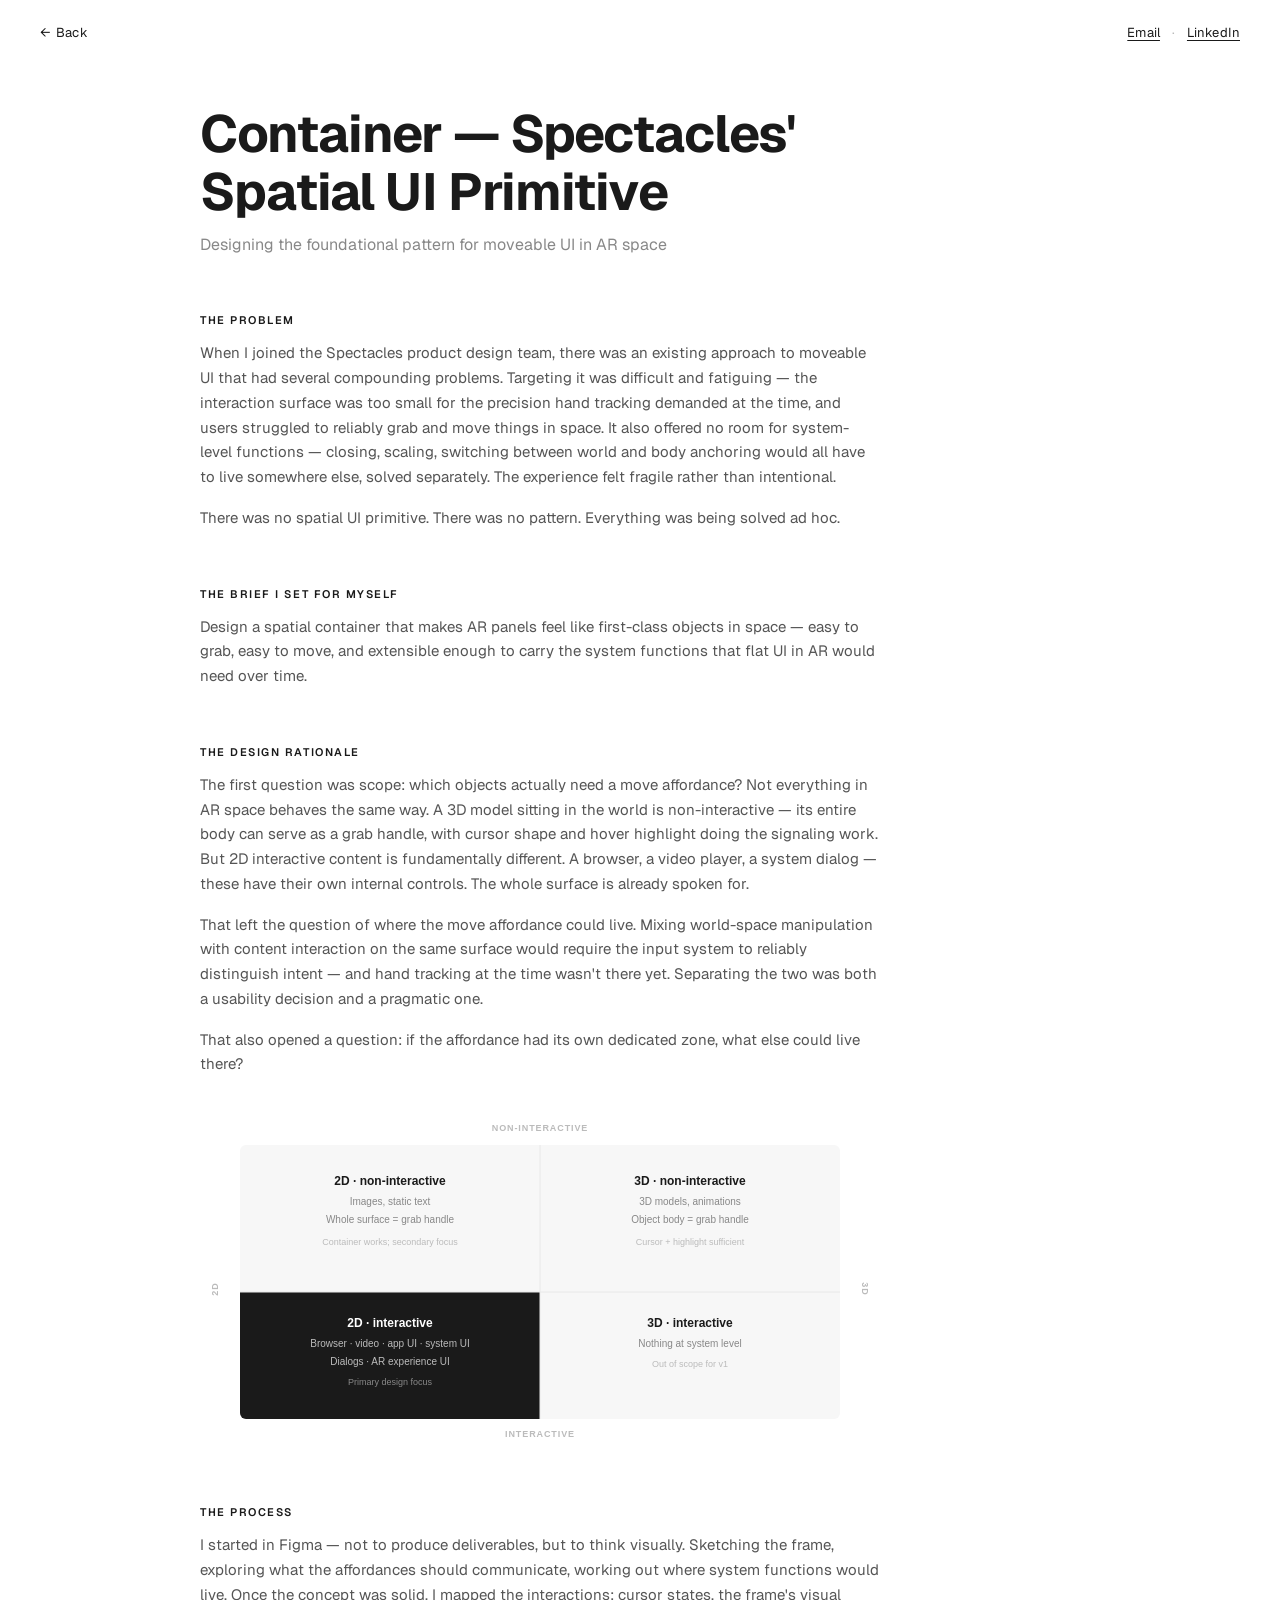
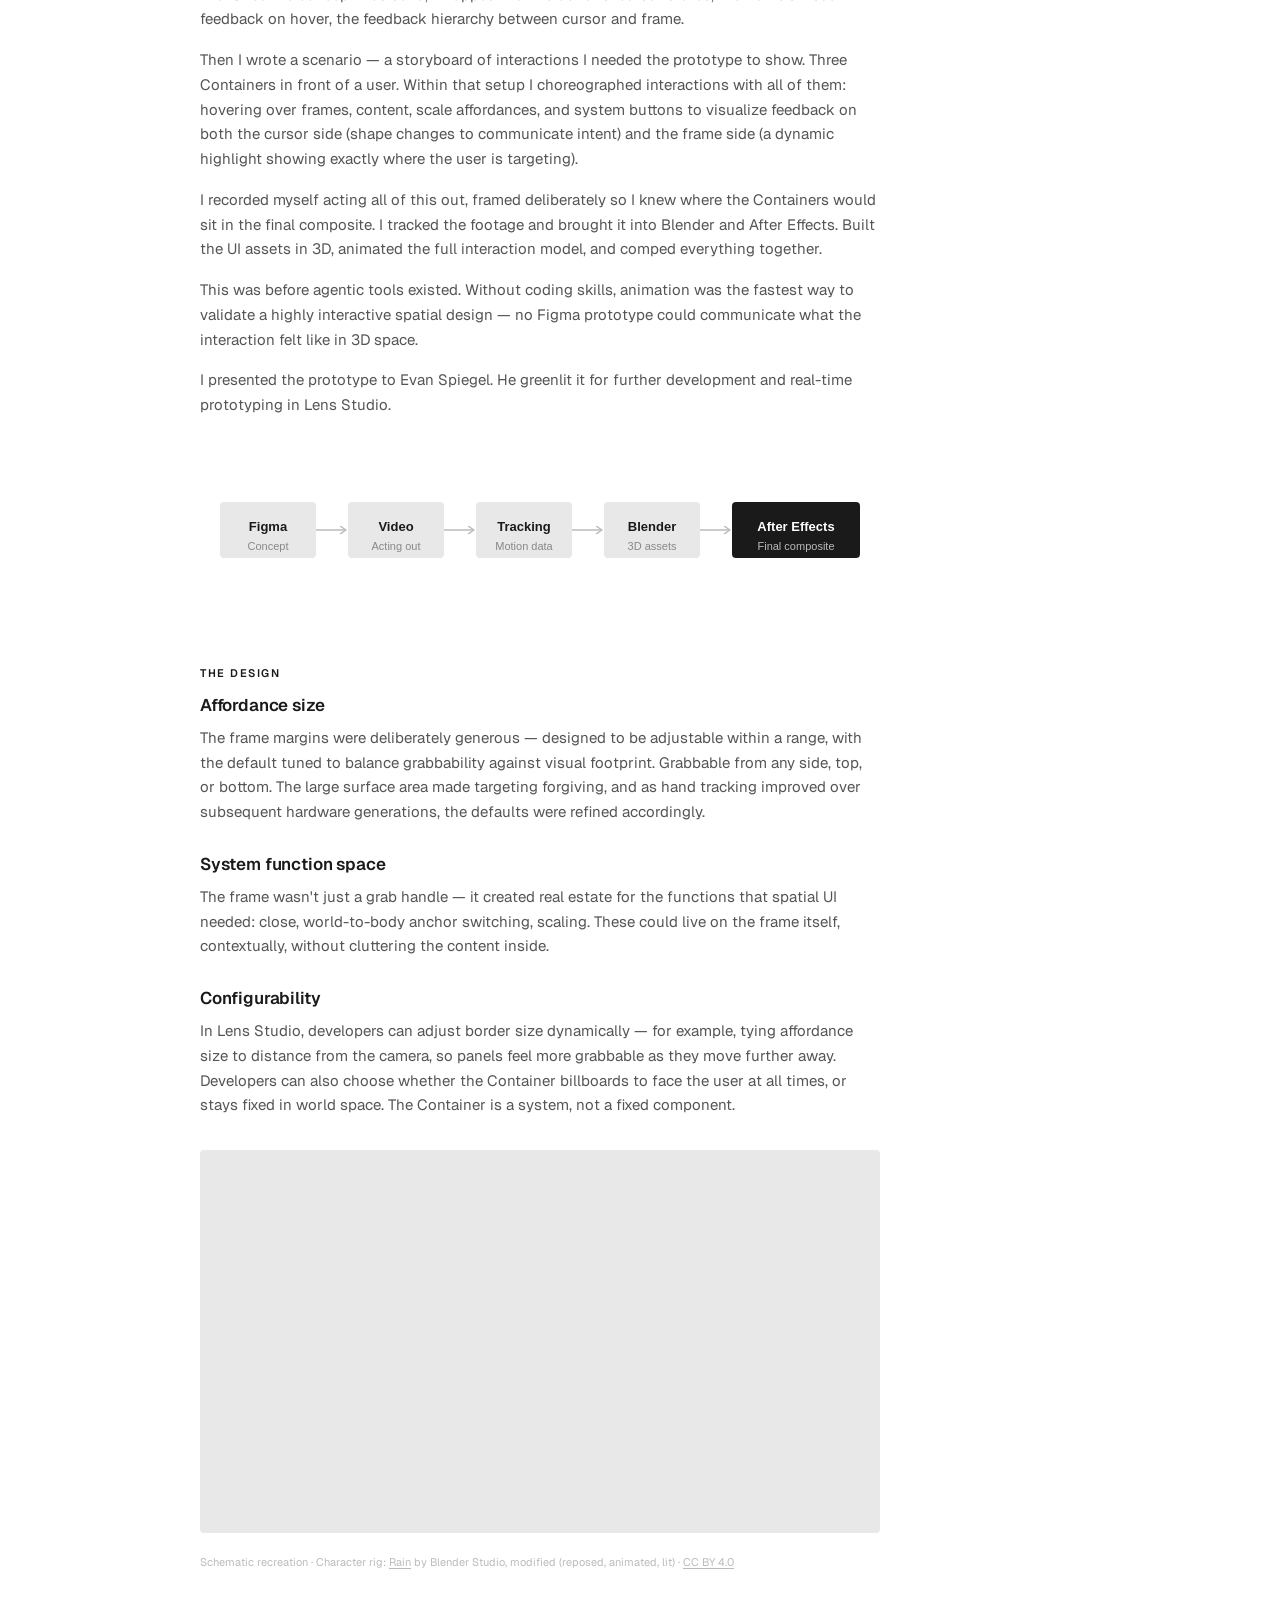
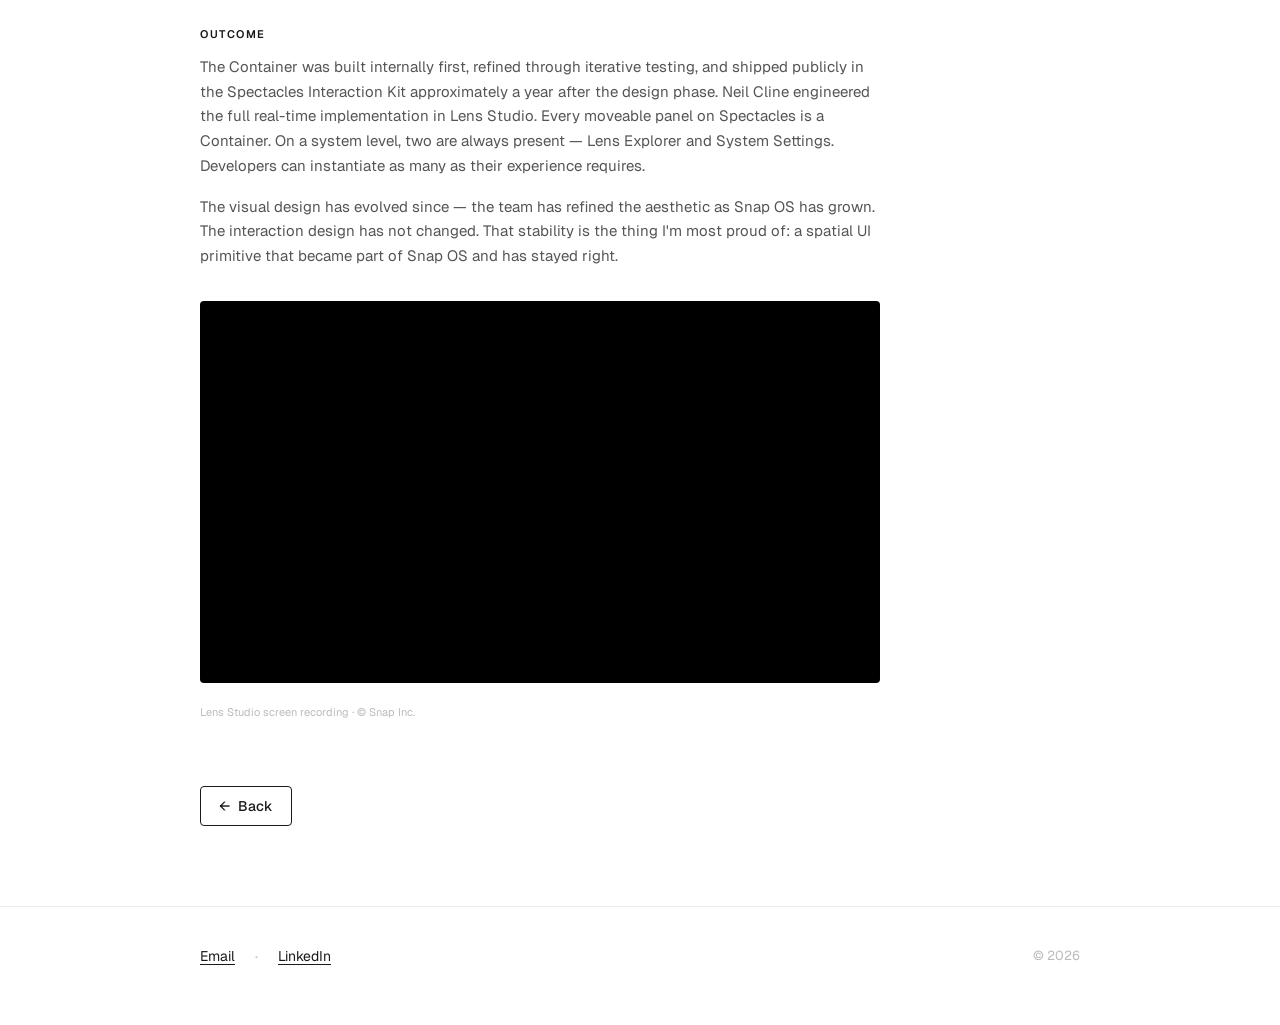
==== container.html @ 7ebd7c6f "Add files via upload" ====
<!DOCTYPE html>
<html lang="en">
<head>
<meta charset="UTF-8">
<meta name="viewport" content="width=device-width, initial-scale=1.0">
<title>Container — Spectacles' Spatial UI Primitive · Dmytro Kucher</title>
<link rel="preconnect" href="https://fonts.googleapis.com">
<link rel="preconnect" href="https://fonts.gstatic.com" crossorigin>
<link href="https://fonts.googleapis.com/css2?family=Geist:wght@300;400;500;600;700;900&display=swap" rel="stylesheet">
<link rel="stylesheet" href="style.css">
  <link rel="icon" type="image/x-icon" href="favicon.ico">
  <link rel="icon" type="image/svg+xml" href="favicon.svg">
  <link rel="apple-touch-icon" href="apple-touch-icon.png">
  <link rel="manifest" href="site.webmanifest">
</head>
<body>

<nav class="top-nav">
  <div class="nav-left">
    <a class="nav-back" href="index.html" onclick="return goBack(event)"><span class="arrow">←</span> Back</a>
  </div>
  <div class="nav-right">
    <a href="mailto:kucherdim@gmail.com">Email</a>
    <span class="nav-sep">·</span>
    <a href="https://www.linkedin.com/in/dmitry-kucher-b4b960a4/" target="_blank" rel="noopener">LinkedIn</a>
  </div>
</nav>

<section class="case-study-page">
  <div class="wrapper">

    <div class="cs-title-block">
      <h1>Container — Spectacles' Spatial UI Primitive</h1>
      <p class="cs-subtitle">Designing the foundational pattern for moveable UI in AR space</p>
    </div>

    <div class="cs-section">
      <div class="cs-label">The problem</div>
      <p>When I joined the Spectacles product design team, there was an existing approach to moveable UI that had several compounding problems. Targeting it was difficult and fatiguing — the interaction surface was too small for the precision hand tracking demanded at the time, and users struggled to reliably grab and move things in space. It also offered no room for system-level functions — closing, scaling, switching between world and body anchoring would all have to live somewhere else, solved separately. The experience felt fragile rather than intentional.</p>
      <p>There was no spatial UI primitive. There was no pattern. Everything was being solved ad hoc.</p>
    </div>

    <div class="cs-section">
      <div class="cs-label">The brief I set for myself</div>
      <p>Design a spatial container that makes AR panels feel like first-class objects in space — easy to grab, easy to move, and extensible enough to carry the system functions that flat UI in AR would need over time.</p>
    </div>

    <div class="cs-section">
      <div class="cs-label">The design rationale</div>
      <p>The first question was scope: which objects actually need a move affordance? Not everything in AR space behaves the same way. A 3D model sitting in the world is non-interactive — its entire body can serve as a grab handle, with cursor shape and hover highlight doing the signaling work. But 2D interactive content is fundamentally different. A browser, a video player, a system dialog — these have their own internal controls. The whole surface is already spoken for.</p>
      <p>That left the question of where the move affordance could live. Mixing world-space manipulation with content interaction on the same surface would require the input system to reliably distinguish intent — and hand tracking at the time wasn't there yet. Separating the two was both a usability decision and a pragmatic one.</p>
      <p>That also opened a question: if the affordance had its own dedicated zone, what else could live there?</p>
      <div class="cs-visual-flow"><img src="container-matrix.svg" alt="AR object types matrix — 2D interactive screens were the primary design focus"></div>
    </div>

    <div class="cs-section">
      <div class="cs-label">The process</div>
      <p>I started in Figma — not to produce deliverables, but to think visually. Sketching the frame, exploring what the affordances should communicate, working out where system functions would live. Once the concept was solid, I mapped the interactions: cursor states, the frame's visual feedback on hover, the feedback hierarchy between cursor and frame.</p>
      <p>Then I wrote a scenario — a storyboard of interactions I needed the prototype to show. Three Containers in front of a user. Within that setup I choreographed interactions with all of them: hovering over frames, content, scale affordances, and system buttons to visualize feedback on both the cursor side (shape changes to communicate intent) and the frame side (a dynamic highlight showing exactly where the user is targeting).</p>
      <p>I recorded myself acting all of this out, framed deliberately so I knew where the Containers would sit in the final composite. I tracked the footage and brought it into Blender and After Effects. Built the UI assets in 3D, animated the full interaction model, and comped everything together.</p>
      <p>This was before agentic tools existed. Without coding skills, animation was the fastest way to validate a highly interactive spatial design — no Figma prototype could communicate what the interaction felt like in 3D space.</p>
      <p>I presented the prototype to Evan Spiegel. He greenlit it for further development and real-time prototyping in Lens Studio.</p>
      <div class="cs-visual-flow"><img src="process-timeline.svg" alt="Process timeline: Figma → Video → Tracking → Blender → After Effects"></div>
    </div>

    <div class="cs-section">
      <div class="cs-label">The design</div>
      <h3>Affordance size</h3>
      <p>The frame margins were deliberately generous — designed to be adjustable within a range, with the default tuned to balance grabbability against visual footprint. Grabbable from any side, top, or bottom. The large surface area made targeting forgiving, and as hand tracking improved over subsequent hardware generations, the defaults were refined accordingly.</p>
      <h3>System function space</h3>
      <p>The frame wasn't just a grab handle — it created real estate for the functions that spatial UI needed: close, world-to-body anchor switching, scaling. These could live on the frame itself, contextually, without cluttering the content inside.</p>
      <h3>Configurability</h3>
      <p>In Lens Studio, developers can adjust border size dynamically — for example, tying affordance size to distance from the camera, so panels feel more grabbable as they move further away. Developers can also choose whether the Container billboards to face the user at all times, or stays fixed in world space. The Container is a system, not a fixed component.</p>
      <div class="cs-visual"><video src="container-animation.mp4" autoplay loop muted playsinline></video></div>
      <p class="entry-credit">Schematic recreation · Character rig: <a href="https://studio.blender.org/characters/rain/v3/" target="_blank" rel="noopener">Rain</a> by Blender Studio, modified (reposed, animated, lit) · <a href="https://creativecommons.org/licenses/by/4.0/" target="_blank" rel="noopener">CC BY 4.0</a></p>
    </div>

    <div class="cs-section">
      <div class="cs-label">Outcome</div>
      <p>The Container was built internally first, refined through iterative testing, and shipped publicly in the Spectacles Interaction Kit approximately a year after the design phase. Neil Cline engineered the full real-time implementation in Lens Studio. Every moveable panel on Spectacles is a Container. On a system level, two are always present — Lens Explorer and System Settings. Developers can instantiate as many as their experience requires.</p>
      <p>The visual design has evolved since — the team has refined the aesthetic as Snap OS has grown. The interaction design has not changed. That stability is the thing I'm most proud of: a spatial UI primitive that became part of Snap OS and has stayed right.</p>
      <div class="cs-visual" style="background:#000000;"><video src="Container-3.mp4" autoplay loop muted playsinline></video></div>
        <p class="entry-credit">Lens Studio screen recording · © Snap Inc.</p>
    </div>

    <div class="back-to-timeline">
      <a class="back-link" href="index.html" onclick="return goBack(event)"><span class="arrow">←</span> Back</a>
    </div>

  </div>
</section>

<footer>
  <div class="wrapper">
    <div class="footer-inner">
      <a href="mailto:kucherdim@gmail.com">Email</a>
      <span class="footer-sep">·</span>
      <a href="https://www.linkedin.com/in/dmitry-kucher-b4b960a4/" target="_blank" rel="noopener">LinkedIn</a>

      <span class="footer-copy">© 2026</span>
    </div>
  </div>
</footer>


<script>
  // On click, try history.back() first (preserves browser-managed scroll).
  // If no history (direct link / bookmark), navigate to index.html,
  // and index.html will restore scroll from sessionStorage if available.
  function goBack(e) {
    const cameFromOwnSite = document.referrer && document.referrer.includes(window.location.host);
    if (cameFromOwnSite && history.length > 1) {
      e.preventDefault();
      history.back();
      return false;
    }
    return true;
  }
</script>
</body>
</html>
---- style.css ----
/* ============================================================
   Dmytro Kucher — Portfolio stylesheet (shared across all pages)
   ============================================================ */

*, *::before, *::after { box-sizing: border-box; margin: 0; padding: 0; }

:root {
  --orange: #1A1A1A; /* orange disabled — using black */
  --black: #1A1A1A;
  --gray: #555555;
  --light-gray: #888888;
  --lighter-gray: #BBBBBB;
  --border: #E8E8E8;
  --bg: #FFFFFF;
  --max-width: 960px;
  --reading-width: 680px;
  --ease-out: cubic-bezier(0.16, 1, 0.3, 1);
}

html { font-size: 16px; scroll-behavior: auto; }

body {
  font-family: 'Geist', -apple-system, BlinkMacSystemFont, sans-serif;
  background: var(--bg);
  color: var(--black);
  -webkit-font-smoothing: antialiased;
  -moz-osx-font-smoothing: grayscale;
}

/* ── NAV ── */
nav.top-nav {
  padding: 24px 40px;
  display: flex;
  justify-content: space-between;
  align-items: center;
}

nav.top-nav .nav-left {
  font-size: 13px;
  font-weight: 500;
  color: var(--black);
}

nav.top-nav .nav-left a {
  color: var(--black);
  text-decoration: none;
}

nav.top-nav .nav-back {
  display: inline-flex;
  align-items: center;
  gap: 6px;
  font-weight: 400;
  transition: opacity 0.15s;
}

nav.top-nav .nav-back .arrow {
  display: inline-block;
  transition: transform 0.15s var(--ease-out);
}

nav.top-nav .nav-back:hover .arrow {
  transform: translateX(-2px);
}

nav.top-nav .nav-right {
  display: flex;
  align-items: center;
}

nav.top-nav a {
  font-size: 13px;
  font-weight: 400;
  color: var(--orange);
  text-decoration: underline;
  text-underline-offset: 3px;
  letter-spacing: 0.01em;
  transition: opacity 0.15s;
}

nav.top-nav .nav-right a:hover { opacity: 0.65; }
nav.top-nav .nav-left a:hover { opacity: 0.65; }

.nav-sep {
  color: var(--lighter-gray);
  margin: 0 12px;
  font-size: 13px;
}

/* ── WRAPPER ── */
.wrapper {
  max-width: var(--max-width);
  margin: 0 auto;
  padding: 0 40px;
}

.wrapper-narrow {
  max-width: 760px;
  margin: 0 auto;
  padding: 0 40px;
}

/* ── HERO (index only) ── */
.hero {
  padding-top: 40px;
  padding-bottom: 80px;
}

.hero h1 {
  font-size: clamp(48px, 6vw, 72px);
  font-weight: 700;
  line-height: 1.05;
  letter-spacing: -0.03em;
  color: var(--black);
  margin-bottom: 10px;
}

.hero .subtitle {
  font-size: 16px;
  font-weight: 400;
  color: var(--light-gray);
  margin-bottom: 56px;
}

.hero .lead {
  font-size: clamp(20px, 2.4vw, 24px);
  font-weight: 400;
  line-height: 1.5;
  color: var(--black);
  max-width: var(--reading-width);
  margin-bottom: 28px;
}

.hero .body-text {
  font-size: 16px;
  line-height: 1.75;
  color: var(--gray);
  max-width: 660px;
  margin-bottom: 20px;
}

/* ── TIMELINE ── */
.timeline-section { padding-bottom: 80px; }
.role-block { margin-bottom: 112px; position: relative; }

.role-meta {
  border-top: 1px solid #E0E0E0;
  padding-top: 32px;
  margin-bottom: 64px;
  position: relative;
}

.role-meta .employer {
  font-size: 36px;
  font-weight: 700;
  color: var(--black);
  letter-spacing: -0.025em;
  line-height: 1.1;
  margin-bottom: 10px;
}

.role-meta .role-title {
  font-size: 14px;
  font-weight: 500;
  color: var(--black);
  margin-bottom: 2px;
}

.role-meta .role-location,
.role-meta .role-dates {
  font-size: 14px;
  font-weight: 400;
  color: var(--light-gray);
}

/* ── ENTRY (timeline) ── */
.entry { margin-bottom: 64px; }
.entry:last-child { margin-bottom: 0; }

.entry-visual {
  width: 100%;
  max-width: var(--reading-width);
  aspect-ratio: 16/9;
  background: #C8C8C8;
  border-radius: 4px;
  overflow: hidden;
  margin-bottom: 20px;
  position: relative;
}

.entry-visual img,
.entry-visual video {
  position: absolute;
  top: 0; left: 0;
  width: 100%;
  height: 100%;
  object-fit: cover;
  display: block;
}

.entry-visual .placeholder-label {
  position: absolute;
  bottom: 12px;
  left: 14px;
  font-size: 12px;
  color: rgba(255,255,255,0.5);
}

.entry-title {
  font-size: 22px;
  font-weight: 700;
  color: var(--black);
  letter-spacing: -0.015em;
  margin-bottom: 8px;
}

.entry-desc {
  font-size: 15px;
  line-height: 1.65;
  color: var(--gray);
  max-width: 640px;
  margin-bottom: 18px;
}

.entry-credit, .cs-visual + .entry-credit {
  font-size: 11px;
  color: var(--lighter-gray);
  margin-top: -12px;
  margin-bottom: 16px;
}

.entry-credit a, .cs-visual + .entry-credit a {
  color: var(--lighter-gray);
  text-decoration: underline;
  text-underline-offset: 2px;
}

/* ── CASE STUDY LINK BUTTON (secondary) ── */
.btn-case-study {
  display: inline-flex;
  align-items: center;
  gap: 8px;
  background: transparent;
  color: var(--black);
  font-family: 'Geist', sans-serif;
  font-size: 14px;
  font-weight: 500;
  padding: 10px 18px;
  border: 1px solid var(--black);
  border-radius: 4px;
  cursor: pointer;
  text-decoration: none;
  letter-spacing: 0.01em;
  transition: background 0.15s var(--ease-out), color 0.15s var(--ease-out);
}

.btn-case-study:hover {
  background: var(--black);
  color: #fff;
}

.btn-case-study .arrow {
  display: inline-block;
  transition: transform 0.15s var(--ease-out);
}

.btn-case-study:hover .arrow {
  transform: translateX(2px);
}

/* ── CASE STUDY PAGE ── */
.case-study-page {
  padding-top: 40px;
  padding-bottom: 80px;
}

.cs-title-block {
  margin-bottom: 56px;
}

.cs-title-block h1 {
  font-size: clamp(36px, 4.5vw, 52px);
  font-weight: 700;
  line-height: 1.12;
  letter-spacing: -0.02em;
  color: var(--black);
  margin-bottom: 12px;
  max-width: var(--reading-width);
}

.cs-title-block .cs-subtitle {
  font-size: 16px;
  color: var(--light-gray);
  line-height: 1.5;
  max-width: var(--reading-width);
}

.cs-section {
  margin-bottom: 56px;
  max-width: var(--reading-width);
}

.cs-label {
  font-size: 11px;
  font-weight: 600;
  letter-spacing: 0.14em;
  text-transform: uppercase;
  color: var(--orange);
  margin-bottom: 14px;
}

.cs-section h3 {
  font-size: 17px;
  font-weight: 600;
  color: var(--black);
  margin-bottom: 10px;
  margin-top: 28px;
  letter-spacing: -0.01em;
}

.cs-section h3:first-of-type {
  margin-top: 8px;
}

.cs-section p {
  font-size: 15px;
  line-height: 1.65;
  color: var(--gray);
  margin-bottom: 16px;
}

.cs-visual-flow {
  width: 100%;
  max-width: var(--reading-width);
  margin: 32px 0;
  border-radius: 4px;
  overflow: hidden;
}

.cs-visual-flow img {
  width: 100%;
  display: block;
}

.cs-visual {
  width: 100%;
  max-width: var(--reading-width);
  aspect-ratio: 16/9;
  background: #E8E8E8;
  border-radius: 4px;
  margin: 32px 0;
  overflow: hidden;
  position: relative;
}

.cs-visual img,
.cs-visual video {
  position: absolute;
  top: 0; left: 0;
  width: 100%;
  height: 100%;
  object-fit: cover;
  display: block;
}

.cs-visual .placeholder-label {
  position: absolute;
  bottom: 12px;
  left: 14px;
  font-size: 12px;
  color: rgba(0,0,0,0.3);
}

/* Back to timeline link */
.back-to-timeline {
  margin-top: 64px;
}

.back-link {
  display: inline-flex;
  align-items: center;
  gap: 8px;
  font-size: 14px;
  color: var(--black);
  text-decoration: none;
  font-weight: 500;
  padding: 10px 18px;
  border: 1px solid var(--black);
  border-radius: 4px;
  transition: background 0.15s var(--ease-out), color 0.15s var(--ease-out);
}

.back-link:hover {
  background: var(--black);
  color: #fff;
}

.back-link .arrow {
  display: inline-block;
  transition: transform 0.15s var(--ease-out);
}

.back-link:hover .arrow {
  transform: translateX(-2px);
}

/* ── PATENTS ── */
.patents-section {
  border-top: 1px solid #EBEBEB;
  padding: 80px 0;
}

.section-label {
  font-size: 11px;
  font-weight: 600;
  letter-spacing: 0.14em;
  text-transform: uppercase;
  color: var(--orange);
  margin-bottom: 12px;
}

.patents-intro {
  font-size: 15px;
  color: var(--light-gray);
  margin-bottom: 36px;
}

.patent-list {
  list-style: disc;
  padding-left: 18px;
  display: flex;
  flex-direction: column;
  gap: 14px;
}

.patent-list li::marker { color: var(--gray); }

.patent-row {
  display: flex;
  align-items: baseline;
  gap: 10px;
  flex-wrap: wrap;
}

.patent-desc {
  font-size: 15px;
  color: var(--gray);
}

.patent-num {
  font-size: 12px;
  color: var(--lighter-gray);
  white-space: nowrap;
  flex-shrink: 0;
}

/* ── FOOTER ── */
footer {
  border-top: 1px solid #EBEBEB;
  padding: 40px 0 60px;
}

.footer-inner {
  display: flex;
  align-items: center;
  gap: 20px;
  flex-wrap: wrap;
}

footer a {
  font-size: 14px;
  color: var(--orange);
  text-decoration: underline;
  text-underline-offset: 3px;
  font-weight: 400;
  transition: opacity 0.15s;
}

footer a:hover { opacity: 0.65; }

.footer-sep { color: var(--lighter-gray); font-size: 14px; }

.footer-copy {
  margin-left: auto;
  font-size: 13px;
  color: var(--lighter-gray);
}

/* ── RESPONSIVE ── */
@media (max-width: 640px) {
  nav.top-nav { padding: 18px 20px; }
  .wrapper, .wrapper-narrow { padding: 0 20px; }
  .role-meta .employer { font-size: 28px; }
  .hero { padding-top: 24px; }
  .hero h1 { font-size: 38px; }
  .hero .lead { font-size: 18px; }
  .case-study-page { padding-top: 24px; }
  .cs-title-block h1 { font-size: 32px; }
  .cs-section p { font-size: 14px; }
  .footer-copy { margin-left: 0; width: 100%; }
}
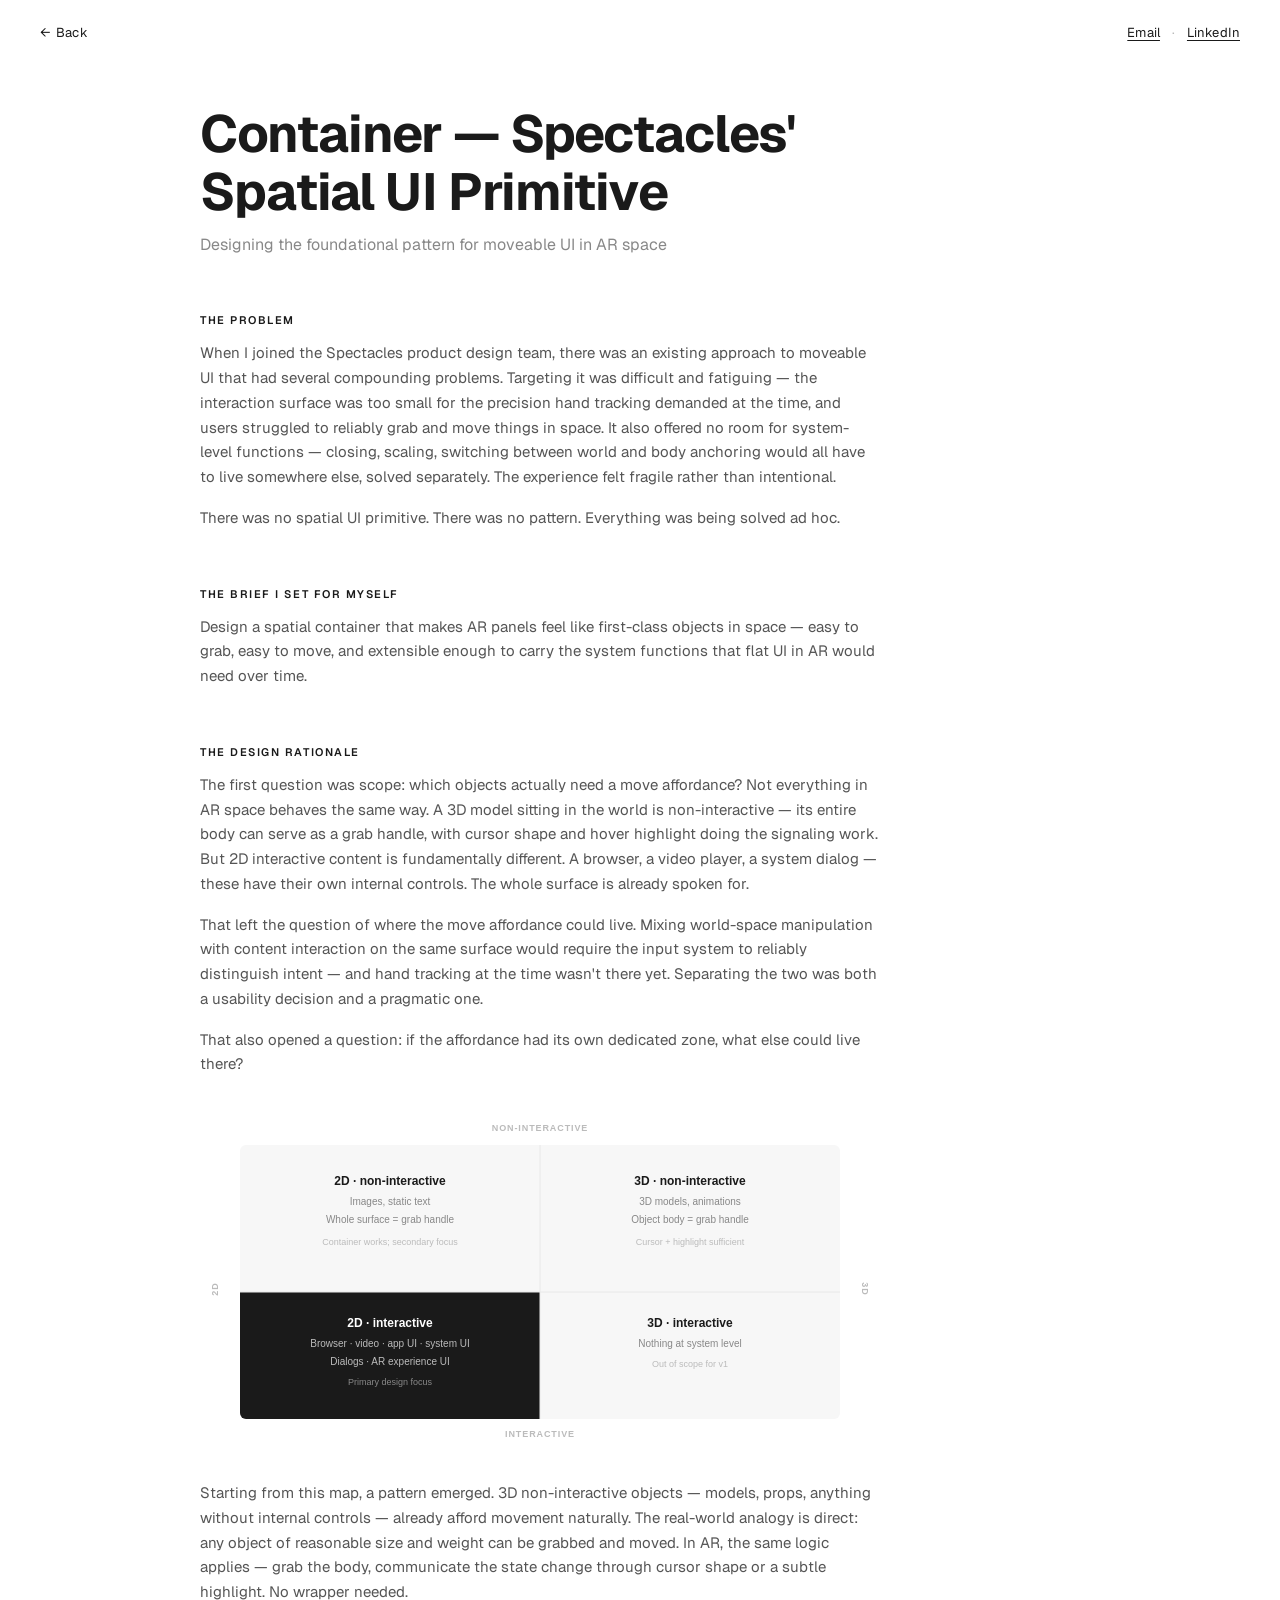
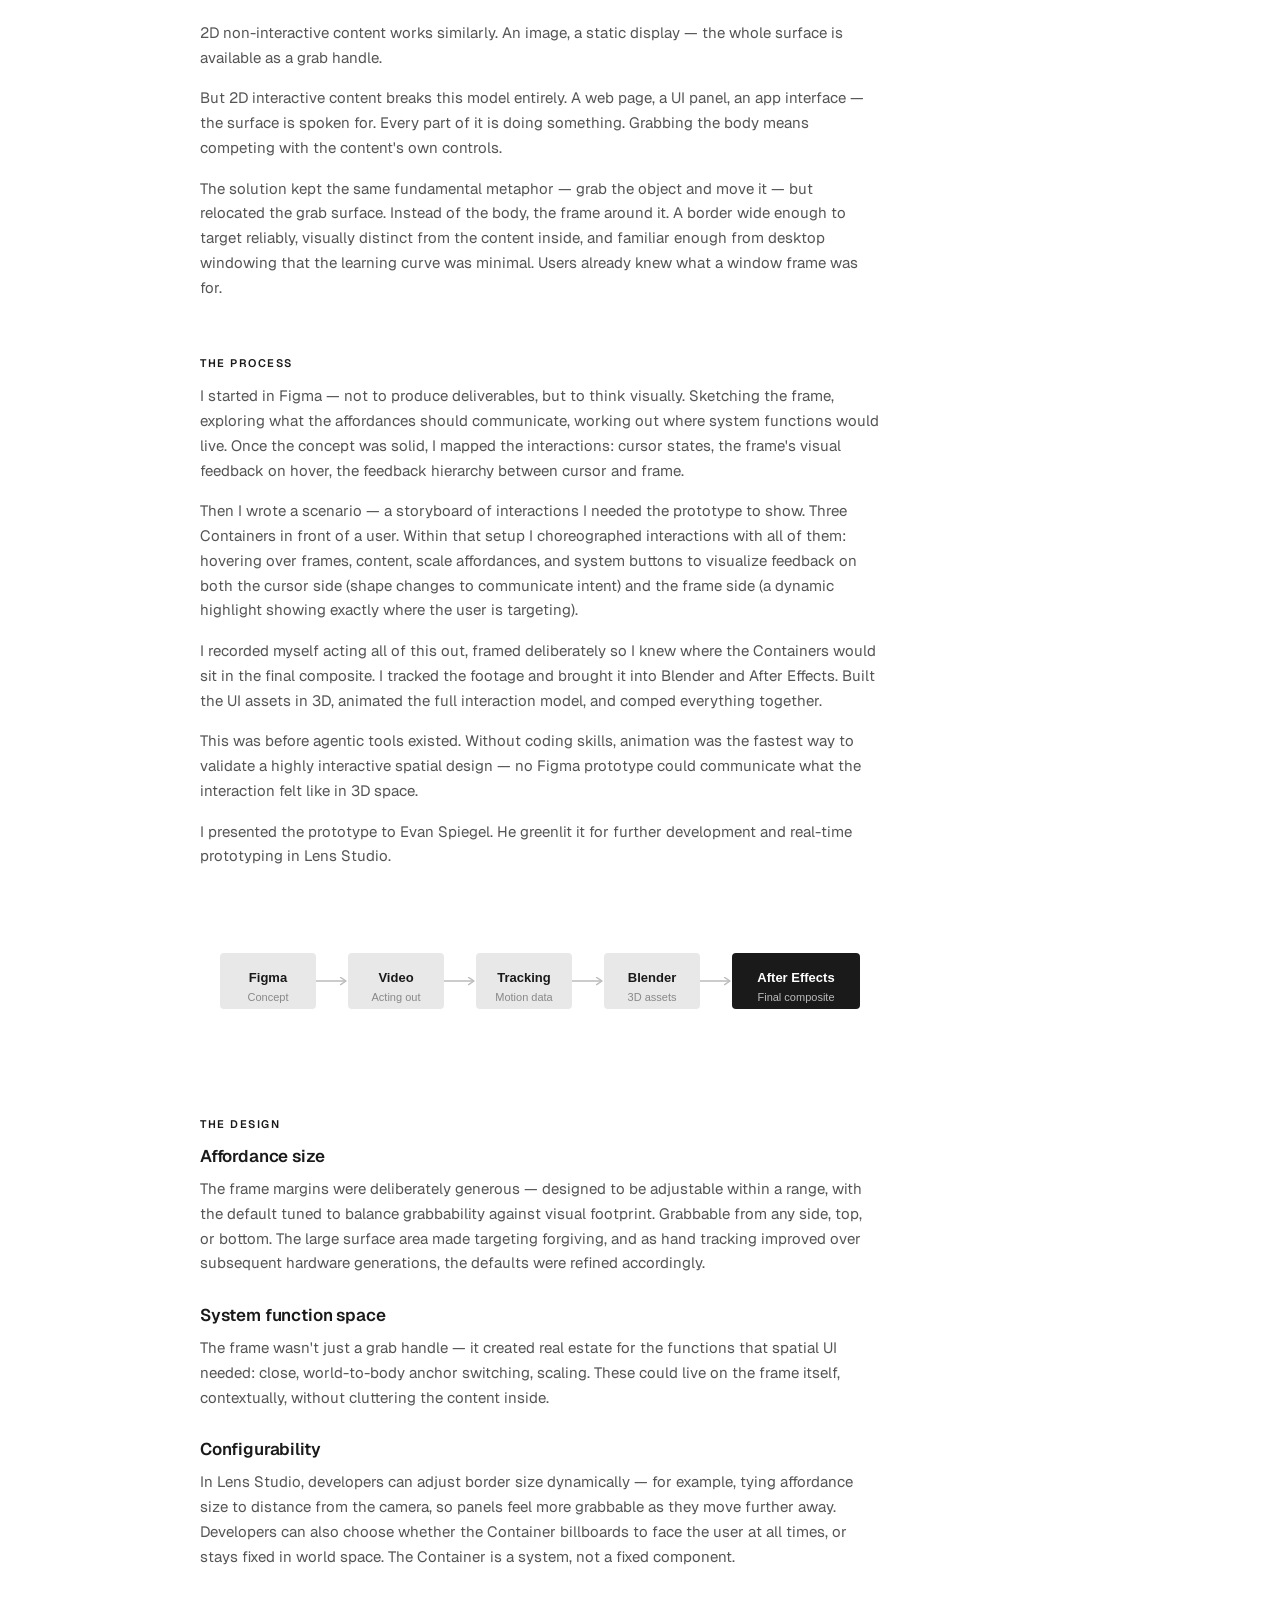
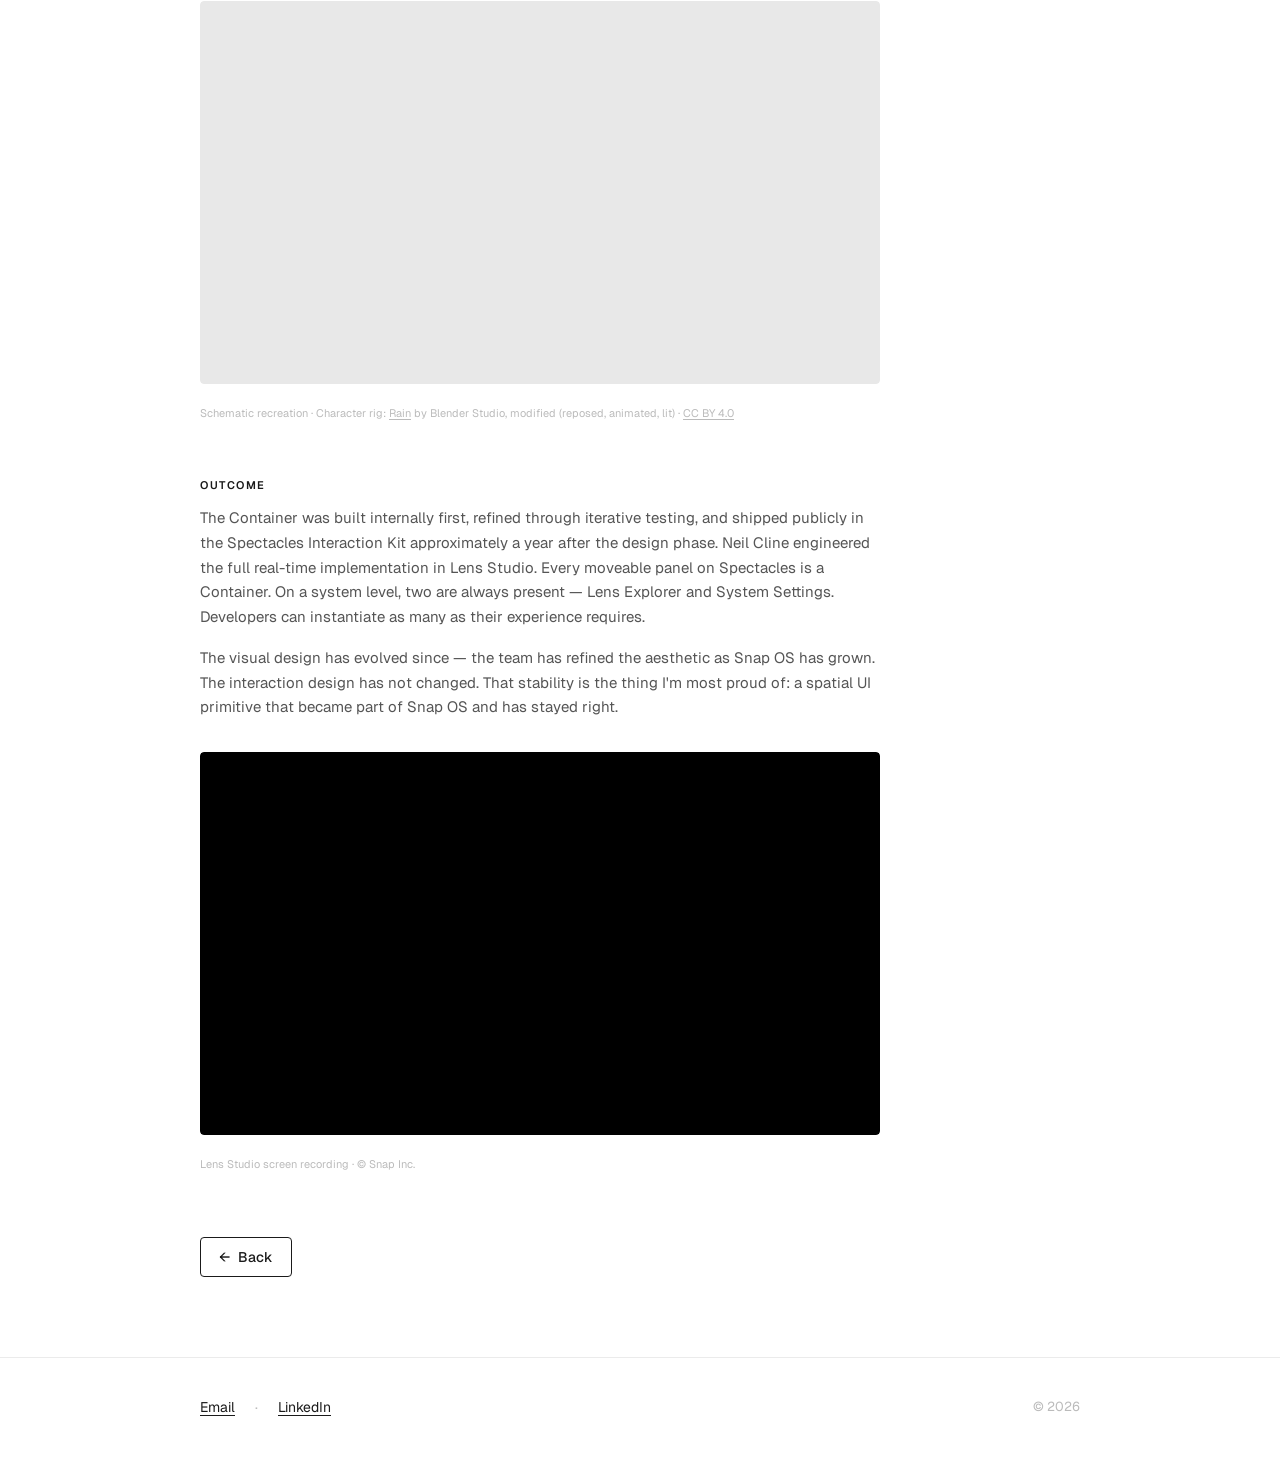
==== commit 2fb227fa: "Add files via upload" ====
--- a/container.html
+++ b/container.html
@@ -51,6 +51,10 @@
       <p>That left the question of where the move affordance could live. Mixing world-space manipulation with content interaction on the same surface would require the input system to reliably distinguish intent — and hand tracking at the time wasn't there yet. Separating the two was both a usability decision and a pragmatic one.</p>
       <p>That also opened a question: if the affordance had its own dedicated zone, what else could live there?</p>
       <div class="cs-visual-flow"><img src="container-matrix.svg" alt="AR object types matrix — 2D interactive screens were the primary design focus"></div>
+      <p>Starting from this map, a pattern emerged. 3D non-interactive objects — models, props, anything without internal controls — already afford movement naturally. The real-world analogy is direct: any object of reasonable size and weight can be grabbed and moved. In AR, the same logic applies — grab the body, communicate the state change through cursor shape or a subtle highlight. No wrapper needed.</p>
+      <p>2D non-interactive content works similarly. An image, a static display — the whole surface is available as a grab handle.</p>
+      <p>But 2D interactive content breaks this model entirely. A web page, a UI panel, an app interface — the surface is spoken for. Every part of it is doing something. Grabbing the body means competing with the content's own controls.</p>
+      <p>The solution kept the same fundamental metaphor — grab the object and move it — but relocated the grab surface. Instead of the body, the frame around it. A border wide enough to target reliably, visually distinct from the content inside, and familiar enough from desktop windowing that the learning curve was minimal. Users already knew what a window frame was for.</p>
     </div>
 
     <div class="cs-section">
--- a/style.css
+++ b/style.css
@@ -186,6 +186,9 @@
   overflow: hidden;
   margin-bottom: 20px;
   position: relative;
+  transform: translateZ(0);
+  isolation: isolate;
+  -webkit-mask-image: -webkit-radial-gradient(white, black);
 }
 
 .entry-visual img,
@@ -351,6 +354,9 @@
   margin: 32px 0;
   overflow: hidden;
   position: relative;
+  transform: translateZ(0);
+  isolation: isolate;
+  -webkit-mask-image: -webkit-radial-gradient(white, black);
 }
 
 .cs-visual img,
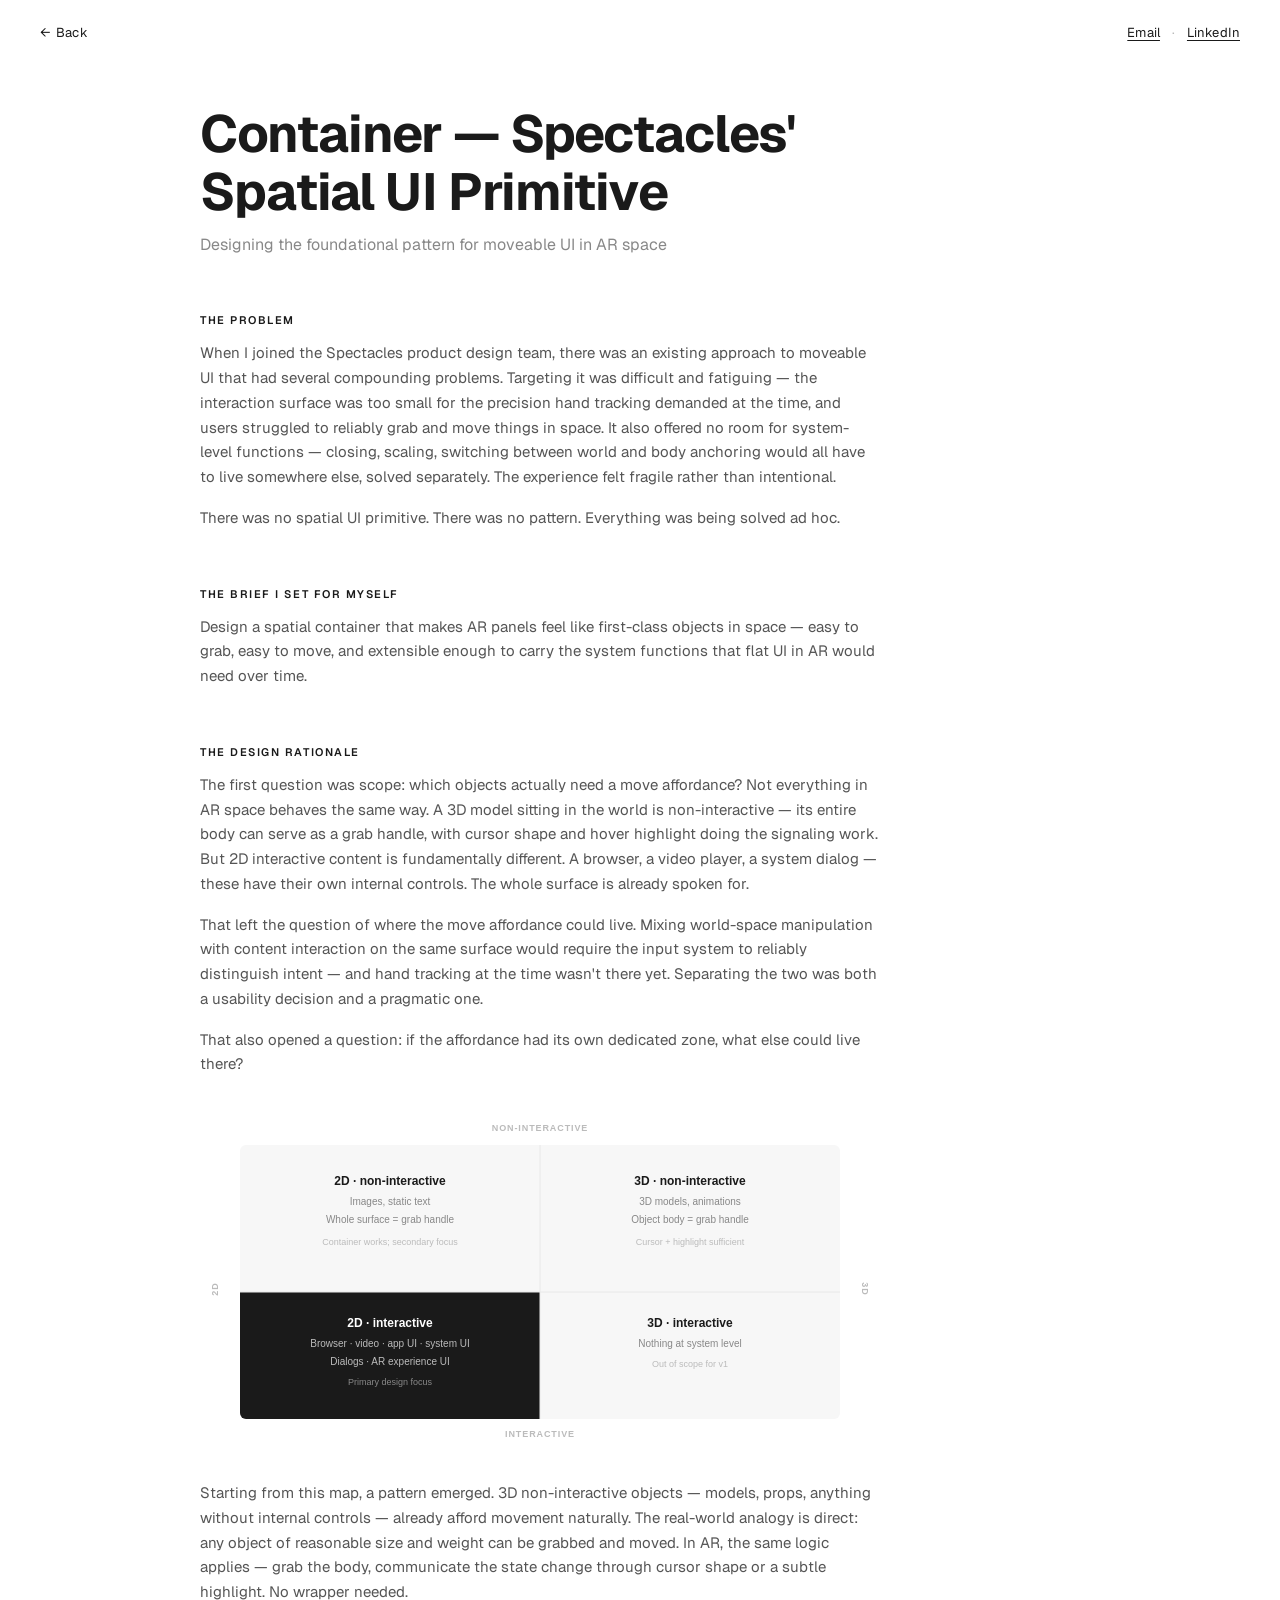
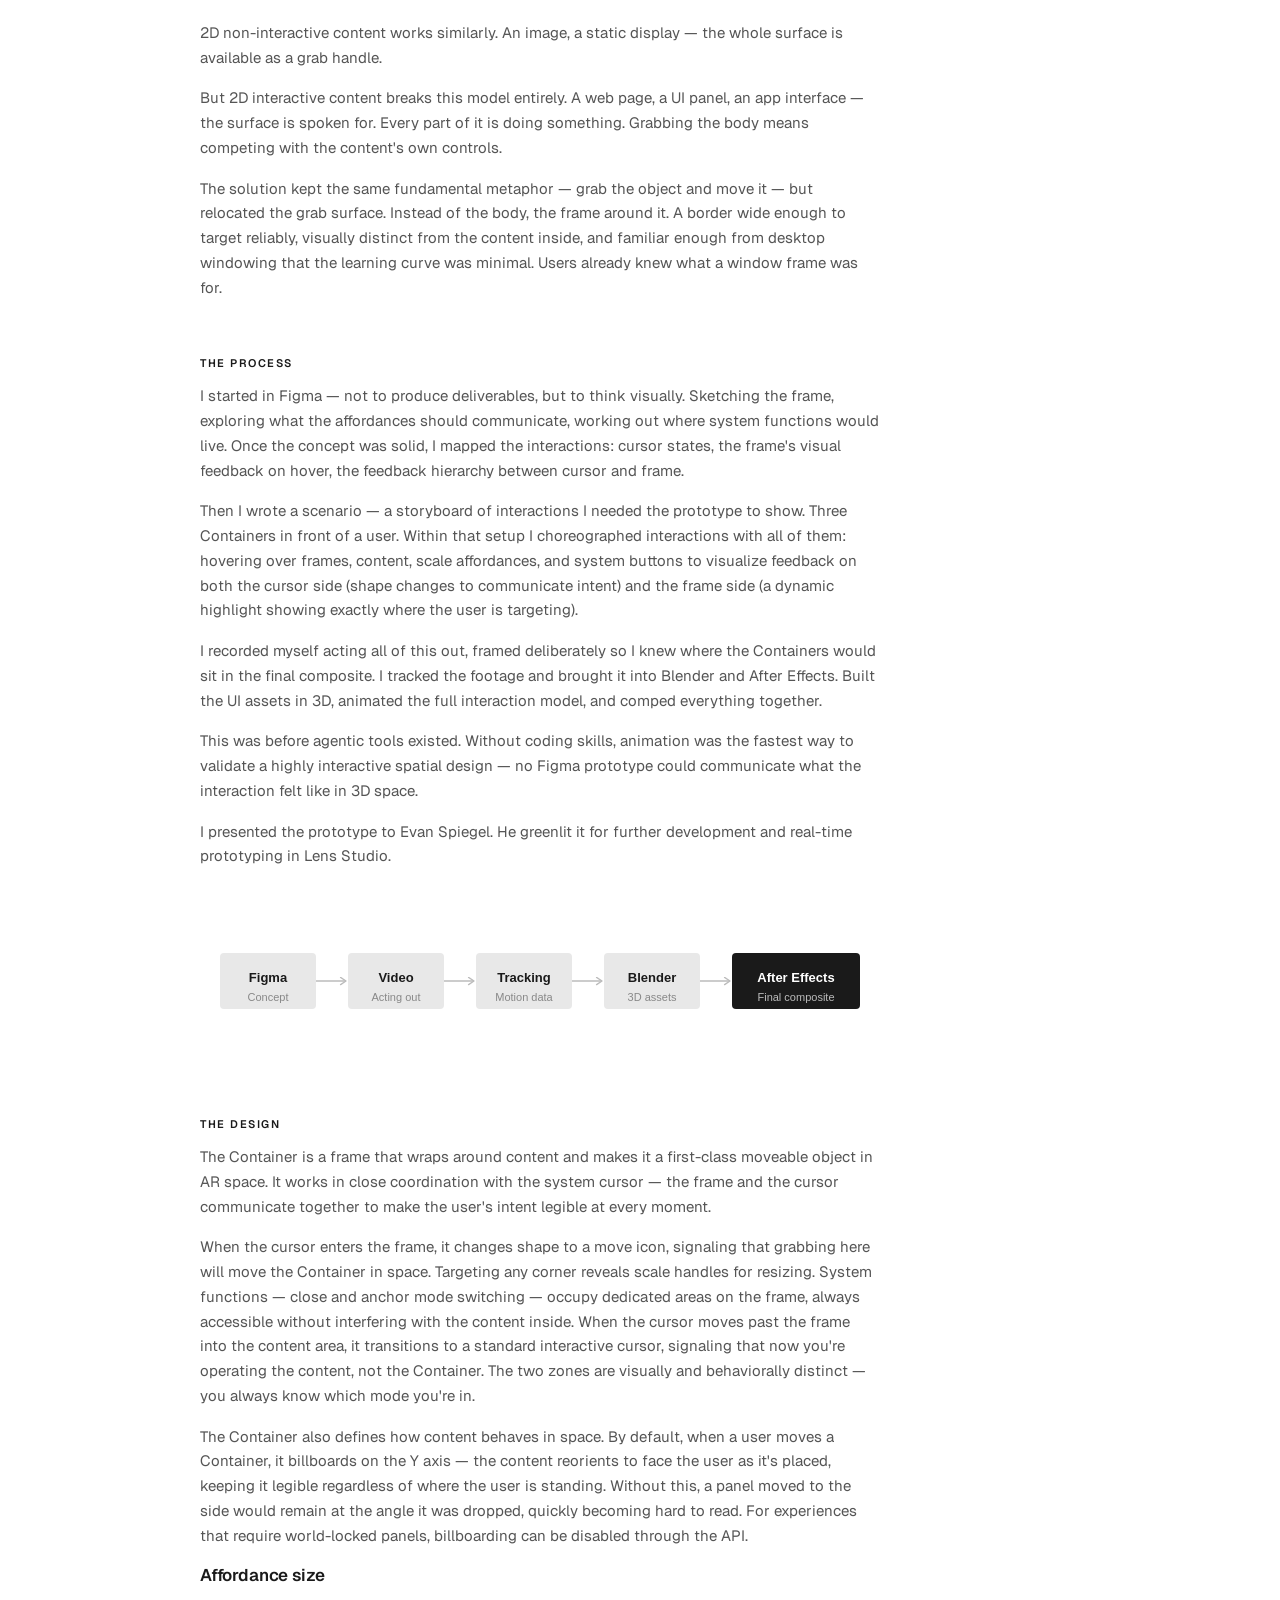
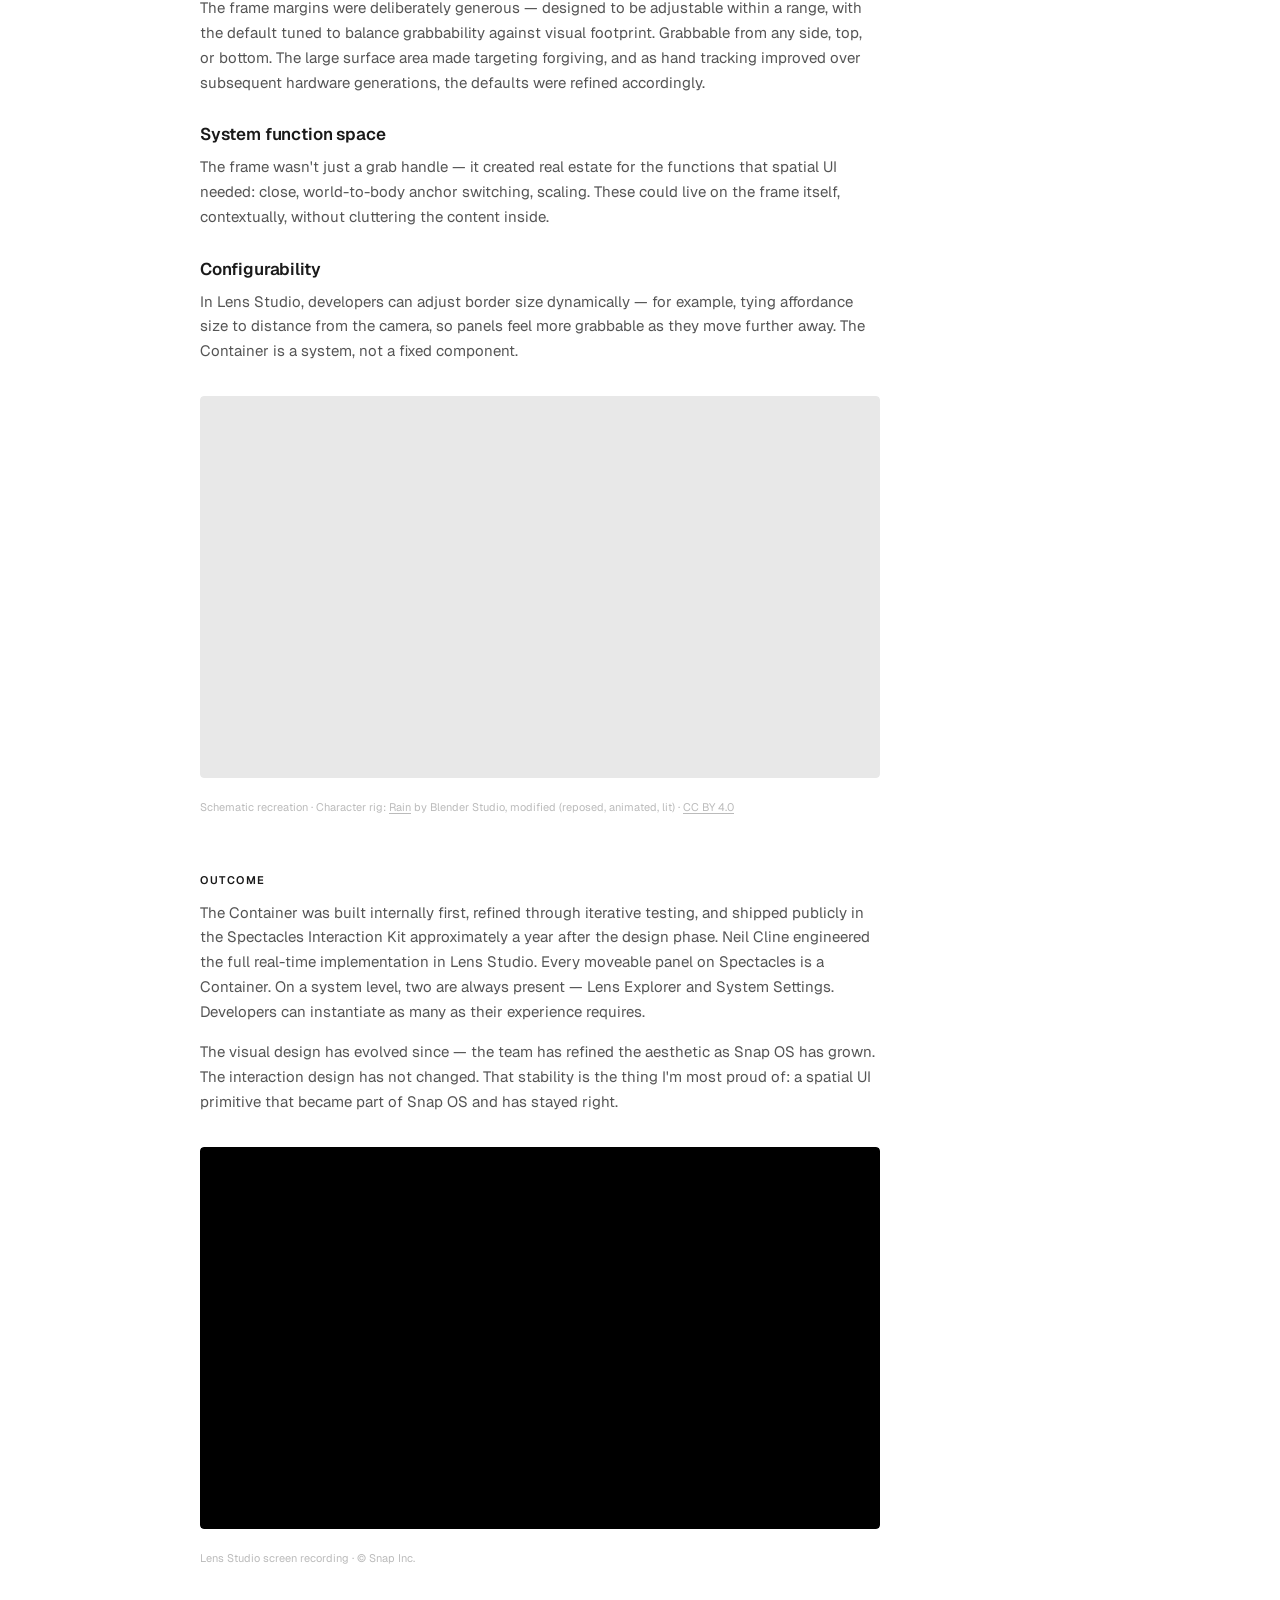
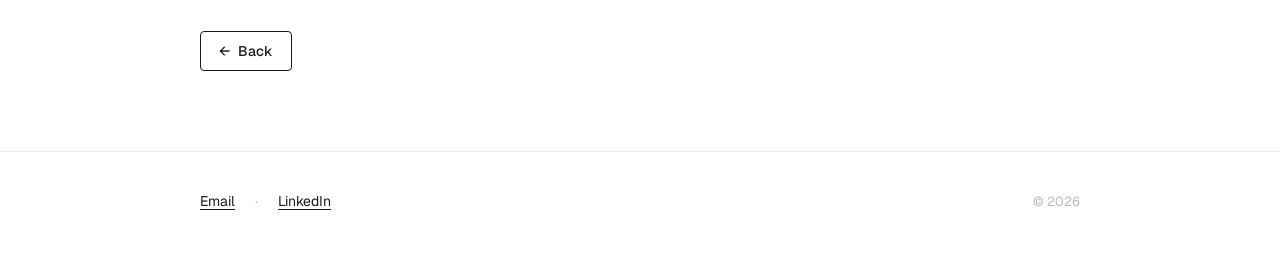
==== commit 084e186e: "Add files via upload" ====
--- a/container.html
+++ b/container.html
@@ -69,12 +69,15 @@
 
     <div class="cs-section">
       <div class="cs-label">The design</div>
+      <p>The Container is a frame that wraps around content and makes it a first-class moveable object in AR space. It works in close coordination with the system cursor — the frame and the cursor communicate together to make the user's intent legible at every moment.</p>
+      <p>When the cursor enters the frame, it changes shape to a move icon, signaling that grabbing here will move the Container in space. Targeting any corner reveals scale handles for resizing. System functions — close and anchor mode switching — occupy dedicated areas on the frame, always accessible without interfering with the content inside. When the cursor moves past the frame into the content area, it transitions to a standard interactive cursor, signaling that now you're operating the content, not the Container. The two zones are visually and behaviorally distinct — you always know which mode you're in.</p>
+      <p>The Container also defines how content behaves in space. By default, when a user moves a Container, it billboards on the Y axis — the content reorients to face the user as it's placed, keeping it legible regardless of where the user is standing. Without this, a panel moved to the side would remain at the angle it was dropped, quickly becoming hard to read. For experiences that require world-locked panels, billboarding can be disabled through the API.</p>
       <h3>Affordance size</h3>
       <p>The frame margins were deliberately generous — designed to be adjustable within a range, with the default tuned to balance grabbability against visual footprint. Grabbable from any side, top, or bottom. The large surface area made targeting forgiving, and as hand tracking improved over subsequent hardware generations, the defaults were refined accordingly.</p>
       <h3>System function space</h3>
       <p>The frame wasn't just a grab handle — it created real estate for the functions that spatial UI needed: close, world-to-body anchor switching, scaling. These could live on the frame itself, contextually, without cluttering the content inside.</p>
       <h3>Configurability</h3>
-      <p>In Lens Studio, developers can adjust border size dynamically — for example, tying affordance size to distance from the camera, so panels feel more grabbable as they move further away. Developers can also choose whether the Container billboards to face the user at all times, or stays fixed in world space. The Container is a system, not a fixed component.</p>
+      <p>In Lens Studio, developers can adjust border size dynamically — for example, tying affordance size to distance from the camera, so panels feel more grabbable as they move further away. The Container is a system, not a fixed component.</p>
       <div class="cs-visual"><video src="container-animation.mp4" autoplay loop muted playsinline></video></div>
       <p class="entry-credit">Schematic recreation · Character rig: <a href="https://studio.blender.org/characters/rain/v3/" target="_blank" rel="noopener">Rain</a> by Blender Studio, modified (reposed, animated, lit) · <a href="https://creativecommons.org/licenses/by/4.0/" target="_blank" rel="noopener">CC BY 4.0</a></p>
     </div>
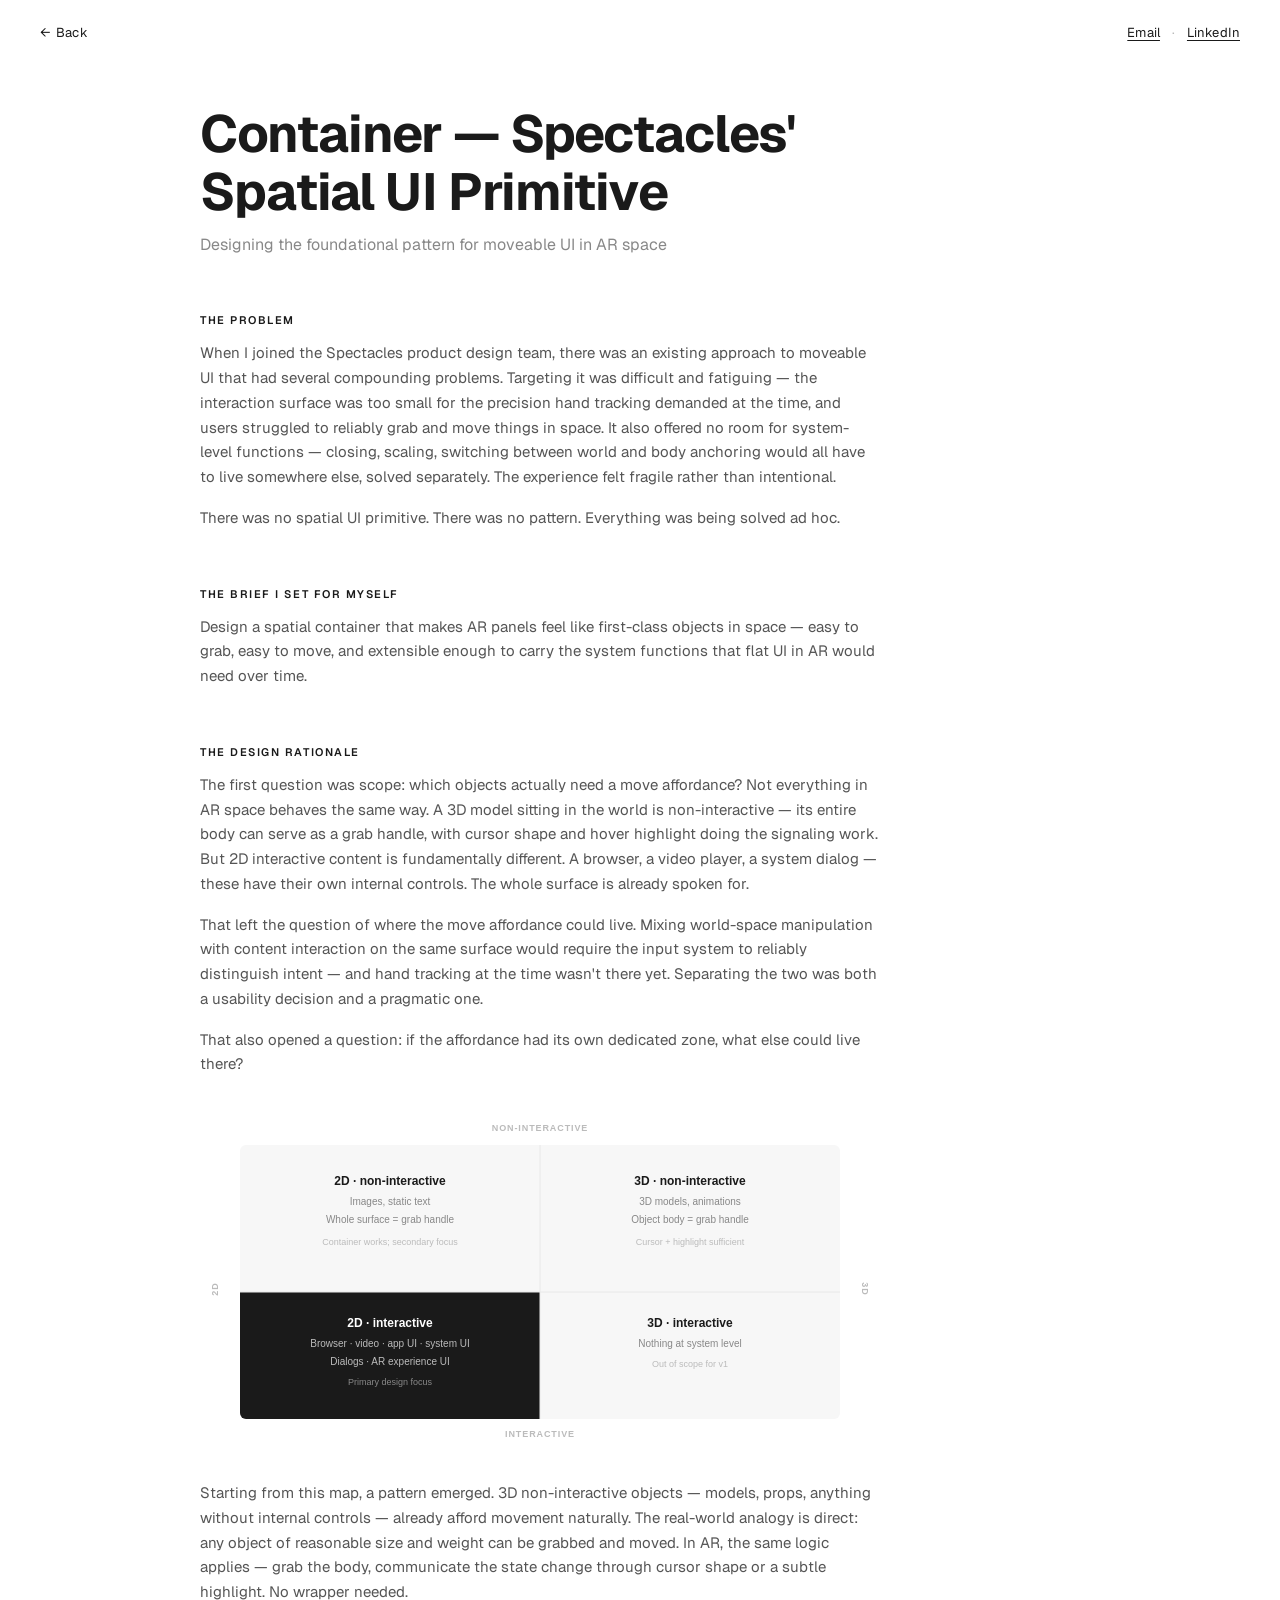
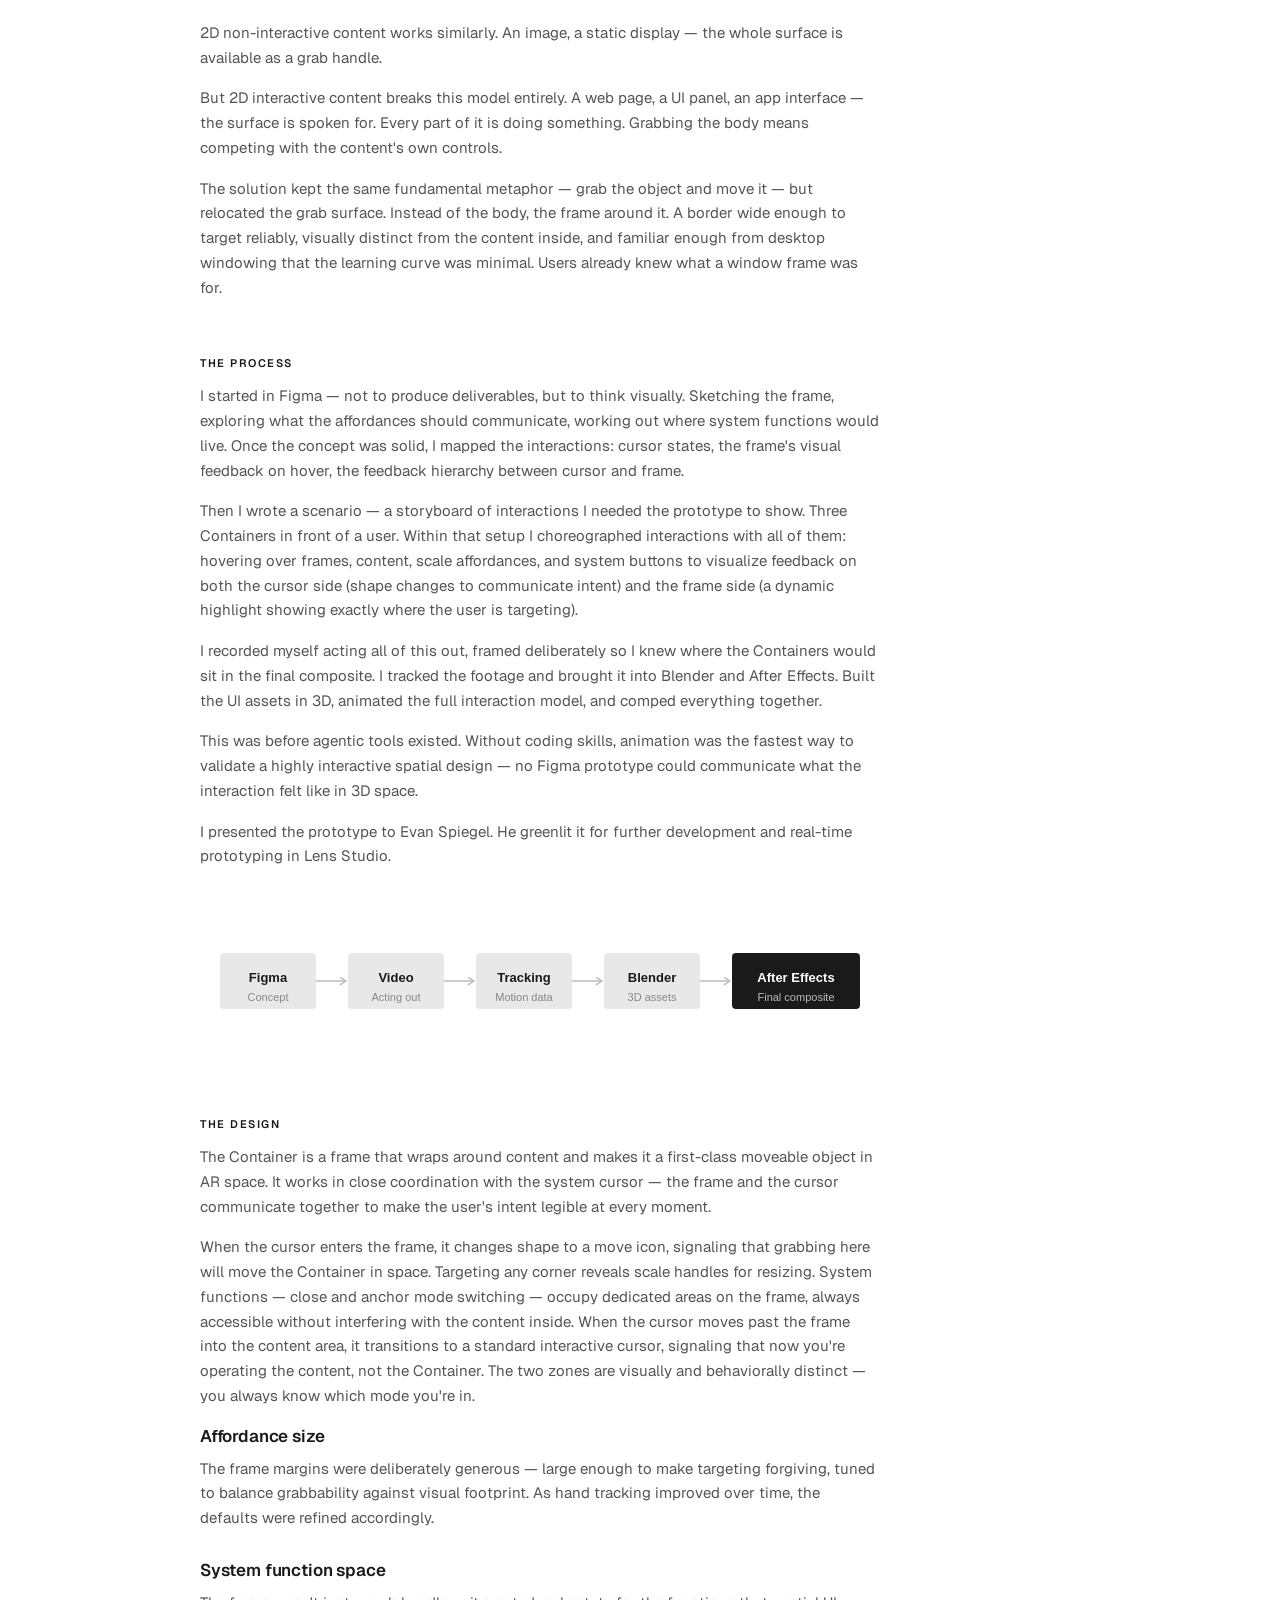
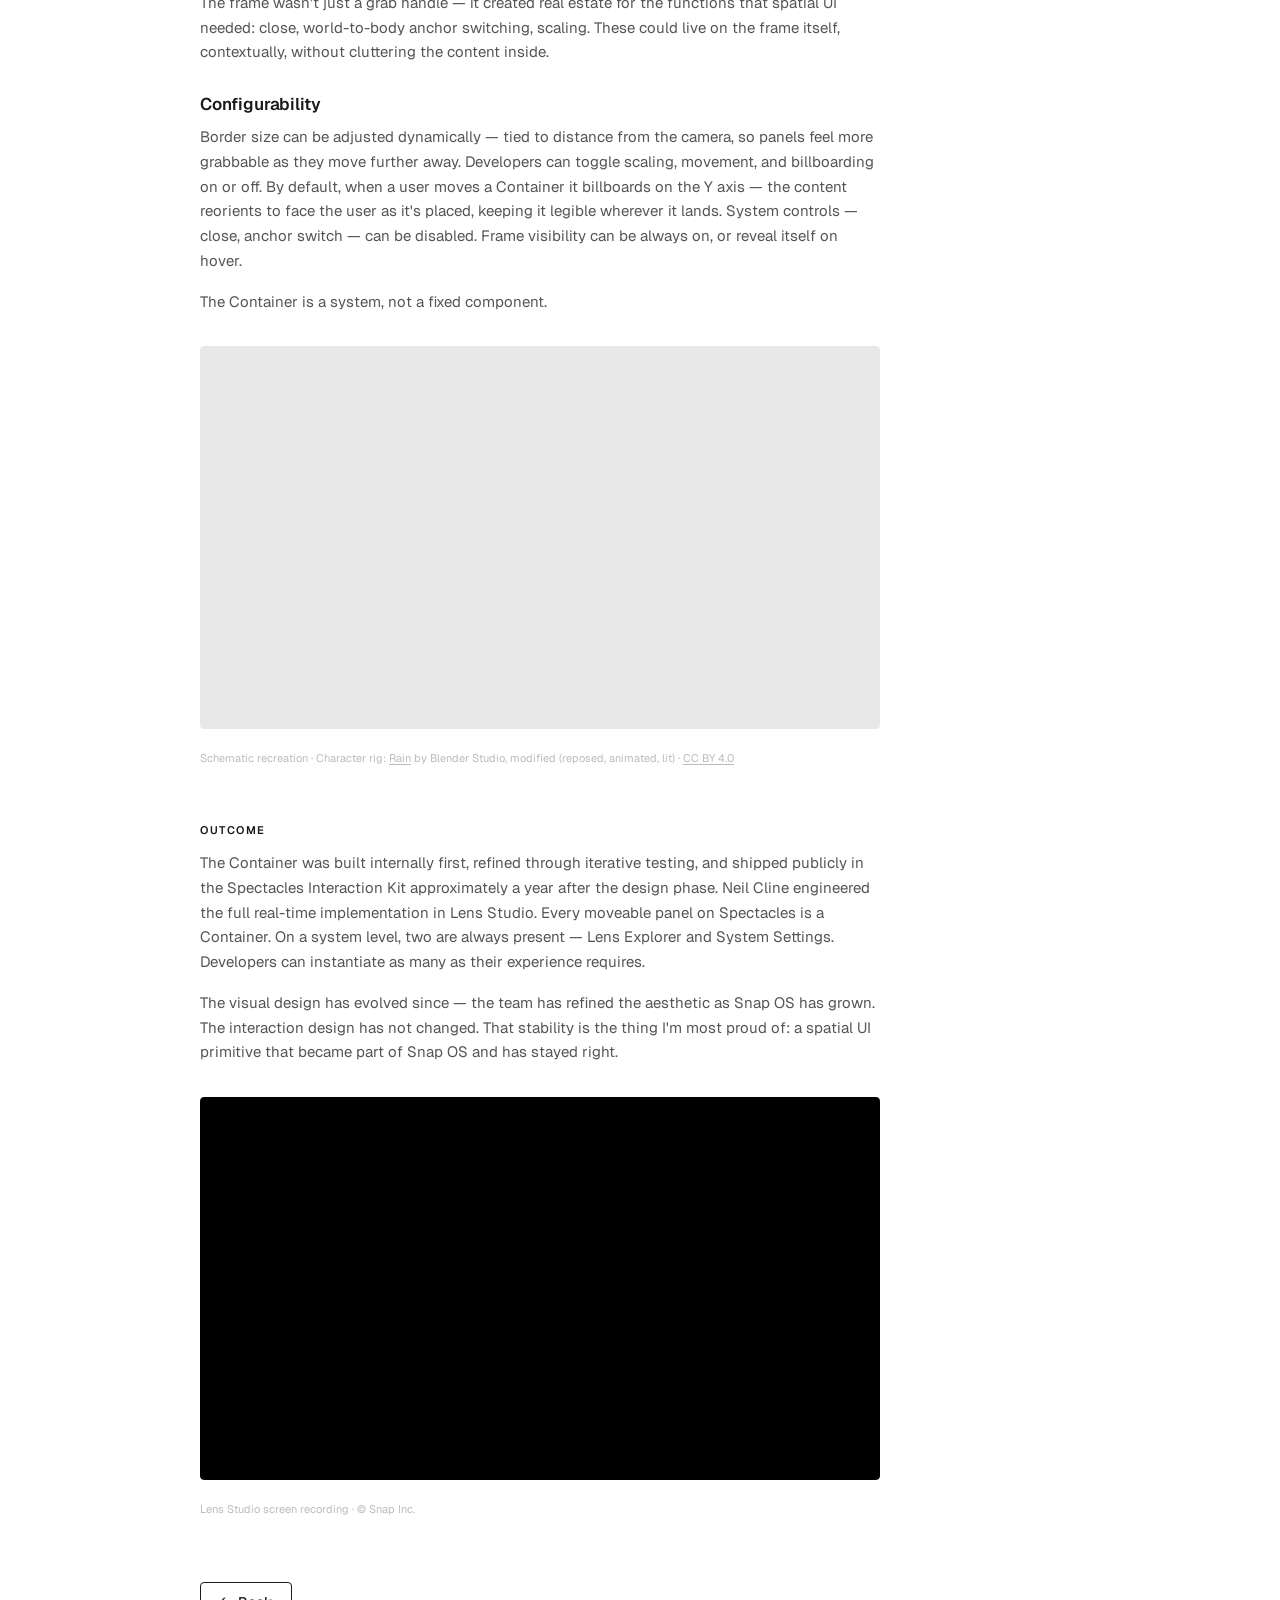
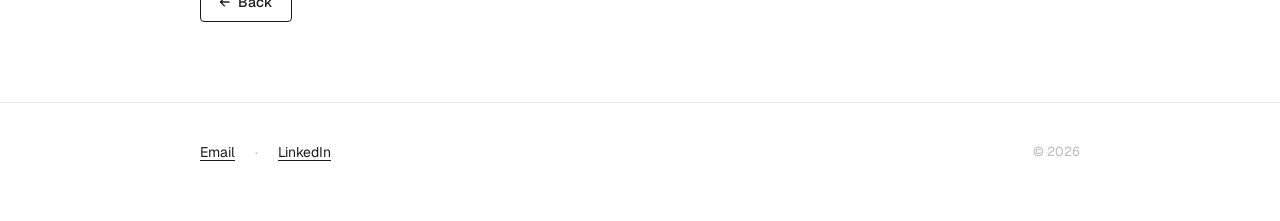
==== commit 3d63bb4e: "Add files via upload" ====
--- a/container.html
+++ b/container.html
@@ -71,13 +71,13 @@
       <div class="cs-label">The design</div>
       <p>The Container is a frame that wraps around content and makes it a first-class moveable object in AR space. It works in close coordination with the system cursor — the frame and the cursor communicate together to make the user's intent legible at every moment.</p>
       <p>When the cursor enters the frame, it changes shape to a move icon, signaling that grabbing here will move the Container in space. Targeting any corner reveals scale handles for resizing. System functions — close and anchor mode switching — occupy dedicated areas on the frame, always accessible without interfering with the content inside. When the cursor moves past the frame into the content area, it transitions to a standard interactive cursor, signaling that now you're operating the content, not the Container. The two zones are visually and behaviorally distinct — you always know which mode you're in.</p>
-      <p>The Container also defines how content behaves in space. By default, when a user moves a Container, it billboards on the Y axis — the content reorients to face the user as it's placed, keeping it legible regardless of where the user is standing. Without this, a panel moved to the side would remain at the angle it was dropped, quickly becoming hard to read. For experiences that require world-locked panels, billboarding can be disabled through the API.</p>
       <h3>Affordance size</h3>
-      <p>The frame margins were deliberately generous — designed to be adjustable within a range, with the default tuned to balance grabbability against visual footprint. Grabbable from any side, top, or bottom. The large surface area made targeting forgiving, and as hand tracking improved over subsequent hardware generations, the defaults were refined accordingly.</p>
+      <p>The frame margins were deliberately generous — large enough to make targeting forgiving, tuned to balance grabbability against visual footprint. As hand tracking improved over time, the defaults were refined accordingly.</p>
       <h3>System function space</h3>
       <p>The frame wasn't just a grab handle — it created real estate for the functions that spatial UI needed: close, world-to-body anchor switching, scaling. These could live on the frame itself, contextually, without cluttering the content inside.</p>
       <h3>Configurability</h3>
-      <p>In Lens Studio, developers can adjust border size dynamically — for example, tying affordance size to distance from the camera, so panels feel more grabbable as they move further away. The Container is a system, not a fixed component.</p>
+      <p>Border size can be adjusted dynamically — tied to distance from the camera, so panels feel more grabbable as they move further away. Developers can toggle scaling, movement, and billboarding on or off. By default, when a user moves a Container it billboards on the Y axis — the content reorients to face the user as it's placed, keeping it legible wherever it lands. System controls — close, anchor switch — can be disabled. Frame visibility can be always on, or reveal itself on hover.</p>
+      <p>The Container is a system, not a fixed component.</p>
       <div class="cs-visual"><video src="container-animation.mp4" autoplay loop muted playsinline></video></div>
       <p class="entry-credit">Schematic recreation · Character rig: <a href="https://studio.blender.org/characters/rain/v3/" target="_blank" rel="noopener">Rain</a> by Blender Studio, modified (reposed, animated, lit) · <a href="https://creativecommons.org/licenses/by/4.0/" target="_blank" rel="noopener">CC BY 4.0</a></p>
     </div>
--- a/style.css
+++ b/style.css
@@ -171,6 +171,14 @@
   font-size: 14px;
   font-weight: 400;
   color: var(--light-gray);
+}
+
+.role-meta .role-employment-note {
+  font-size: 12px;
+  font-weight: 400;
+  color: var(--lighter-gray);
+  margin-top: 6px;
+  font-style: italic;
 }
 
 /* ── ENTRY (timeline) ── */
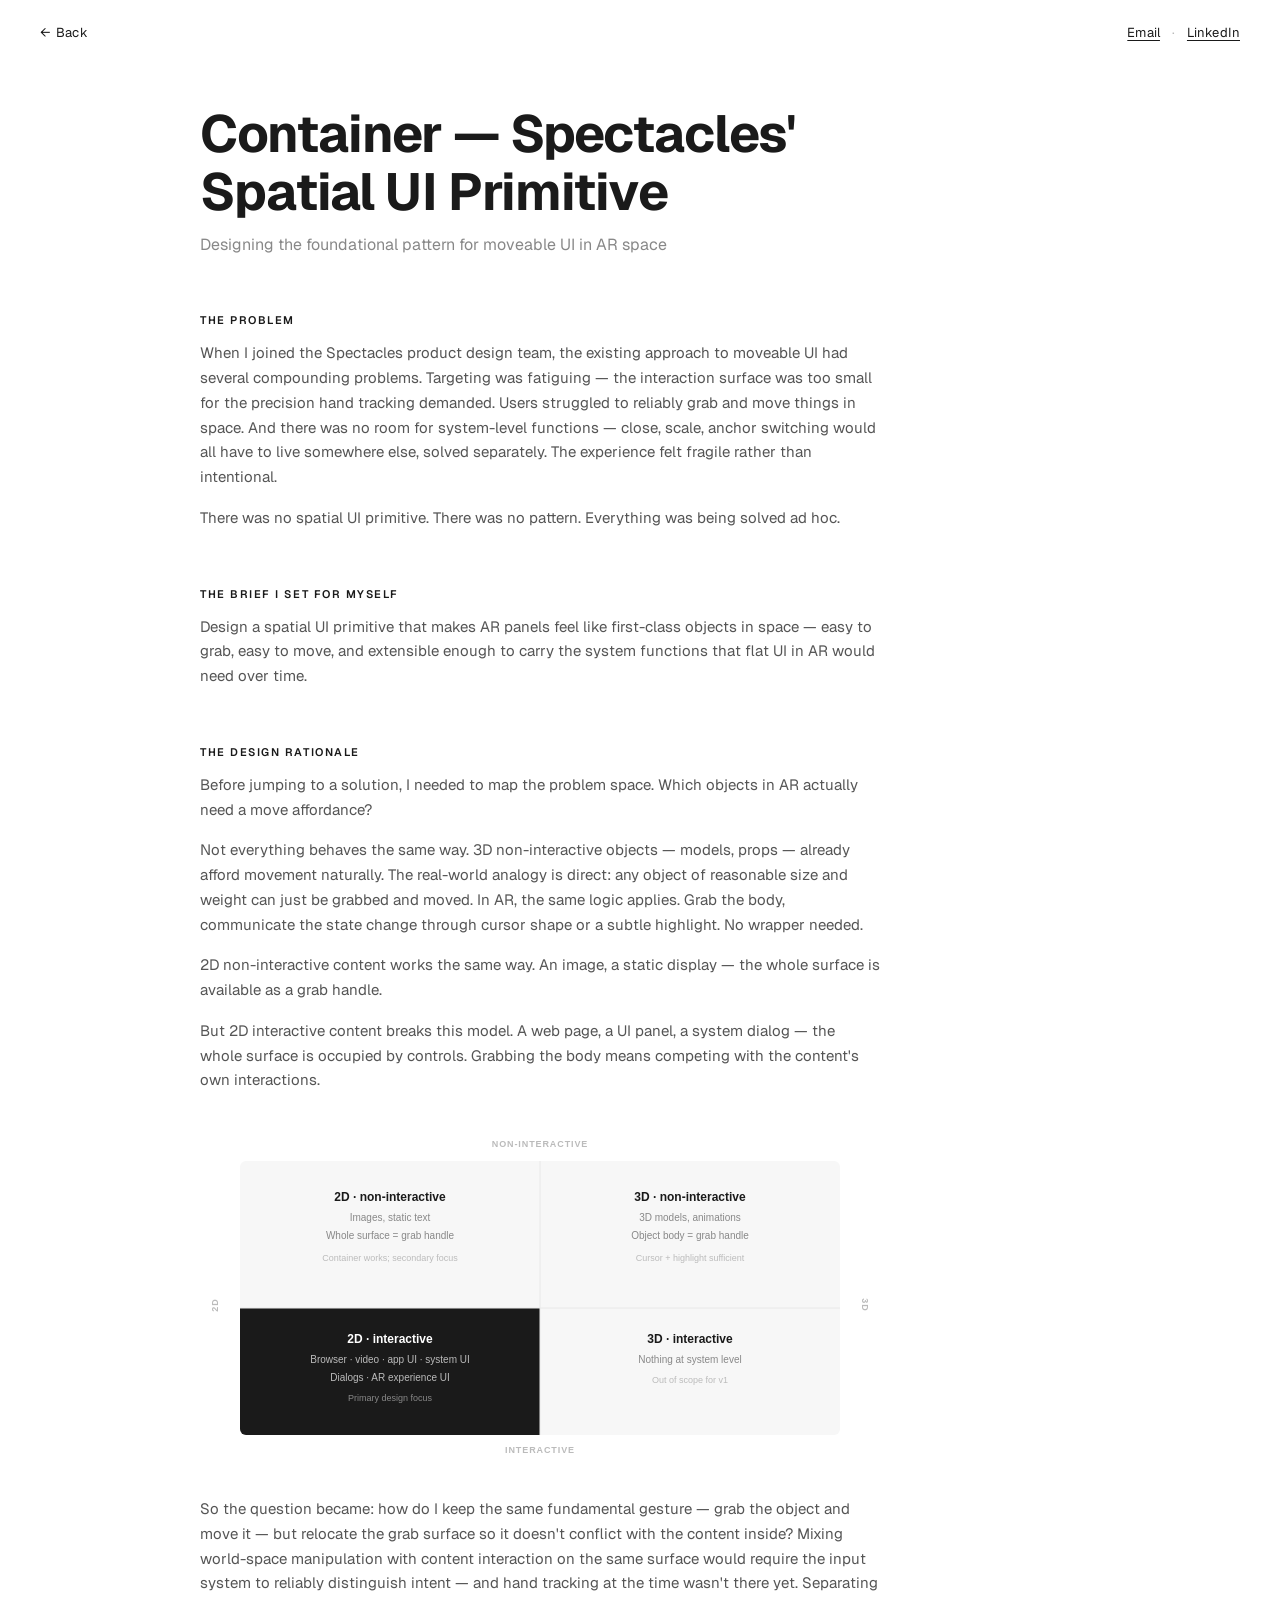
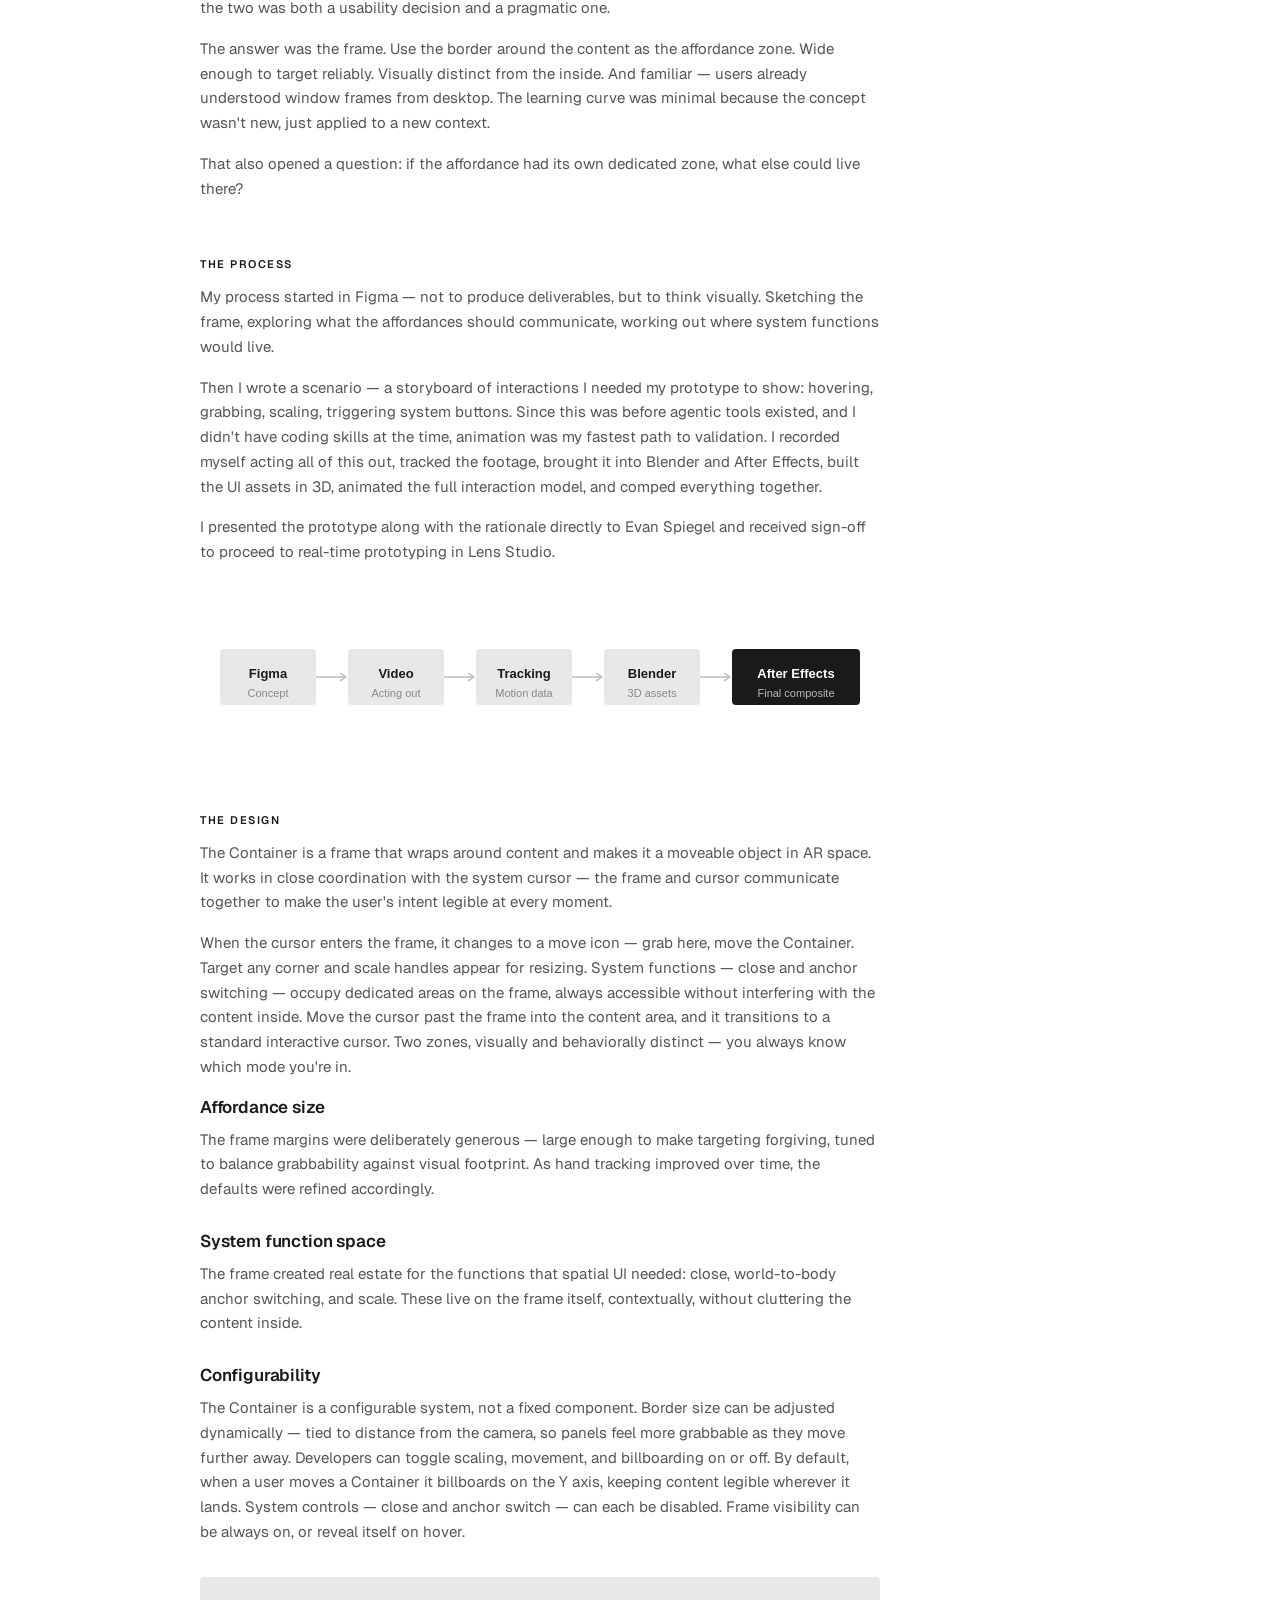
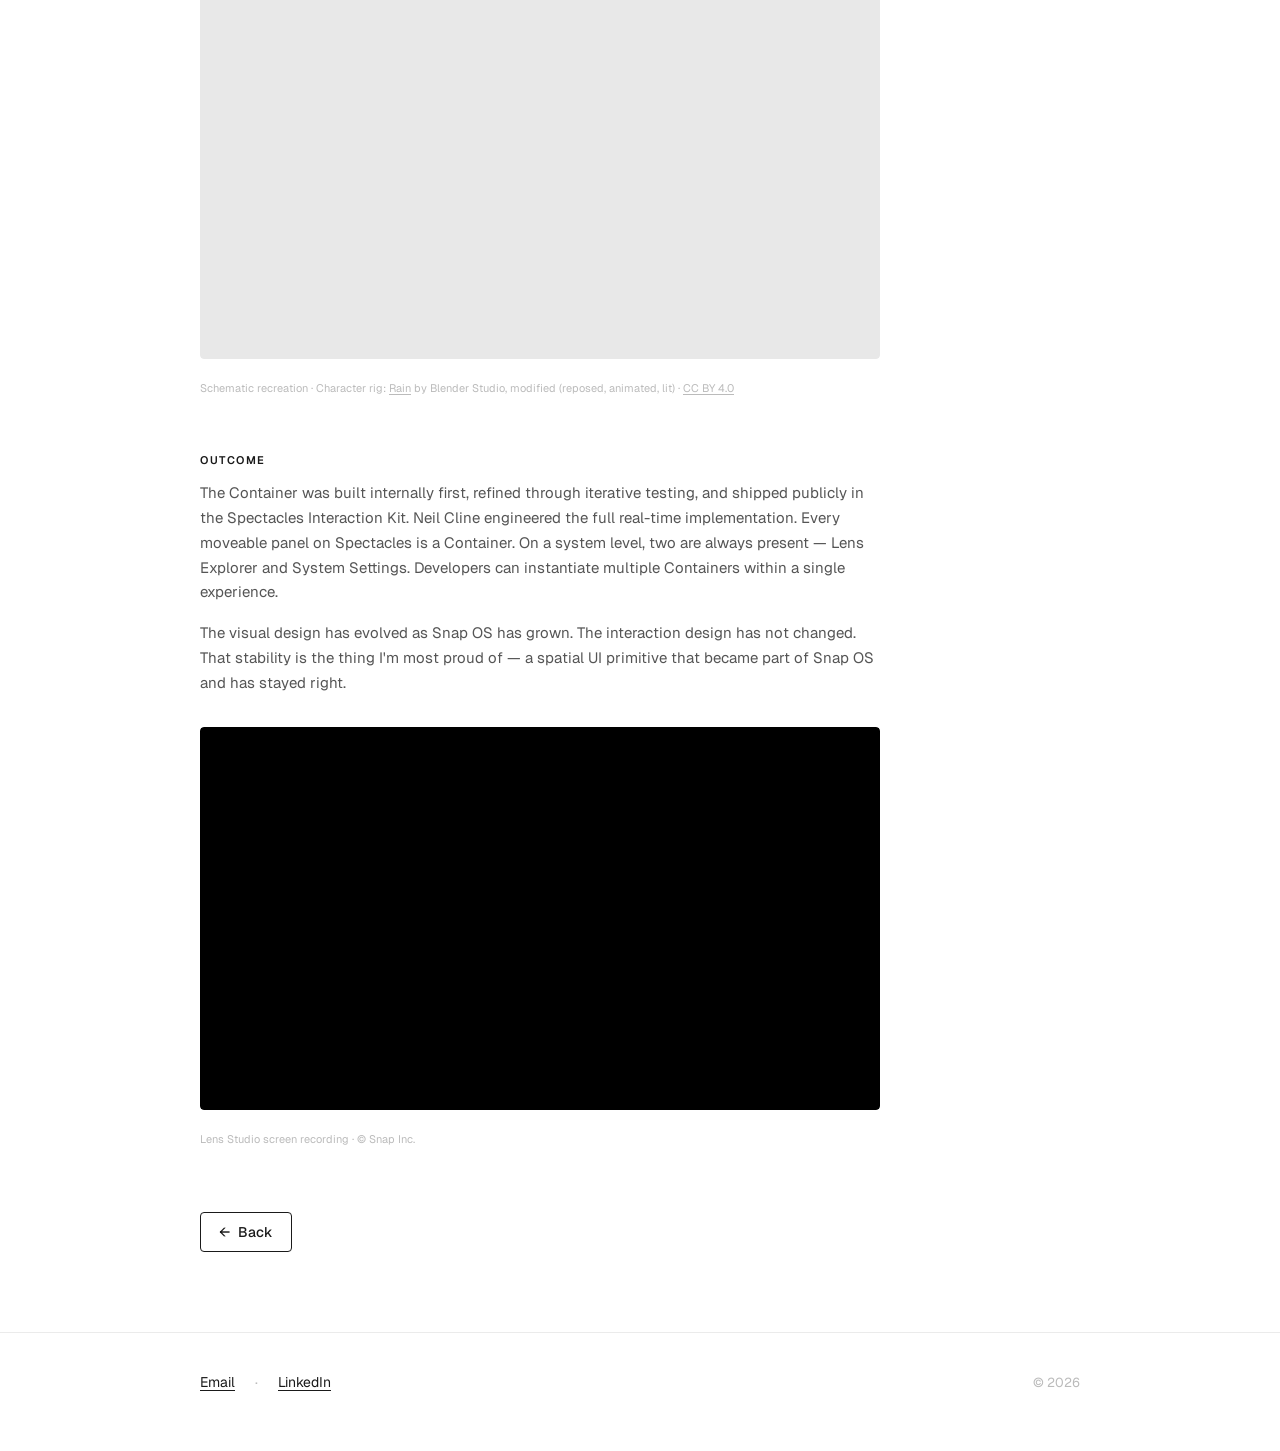
==== commit 25094639: "Add files via upload" ====
--- a/container.html
+++ b/container.html
@@ -36,58 +36,55 @@
 
     <div class="cs-section">
       <div class="cs-label">The problem</div>
-      <p>When I joined the Spectacles product design team, there was an existing approach to moveable UI that had several compounding problems. Targeting it was difficult and fatiguing — the interaction surface was too small for the precision hand tracking demanded at the time, and users struggled to reliably grab and move things in space. It also offered no room for system-level functions — closing, scaling, switching between world and body anchoring would all have to live somewhere else, solved separately. The experience felt fragile rather than intentional.</p>
+      <p>When I joined the Spectacles product design team, the existing approach to moveable UI had several compounding problems. Targeting was fatiguing — the interaction surface was too small for the precision hand tracking demanded. Users struggled to reliably grab and move things in space. And there was no room for system-level functions — close, scale, anchor switching would all have to live somewhere else, solved separately. The experience felt fragile rather than intentional.</p>
       <p>There was no spatial UI primitive. There was no pattern. Everything was being solved ad hoc.</p>
     </div>
 
     <div class="cs-section">
       <div class="cs-label">The brief I set for myself</div>
-      <p>Design a spatial container that makes AR panels feel like first-class objects in space — easy to grab, easy to move, and extensible enough to carry the system functions that flat UI in AR would need over time.</p>
+      <p>Design a spatial UI primitive that makes AR panels feel like first-class objects in space — easy to grab, easy to move, and extensible enough to carry the system functions that flat UI in AR would need over time.</p>
     </div>
 
     <div class="cs-section">
       <div class="cs-label">The design rationale</div>
-      <p>The first question was scope: which objects actually need a move affordance? Not everything in AR space behaves the same way. A 3D model sitting in the world is non-interactive — its entire body can serve as a grab handle, with cursor shape and hover highlight doing the signaling work. But 2D interactive content is fundamentally different. A browser, a video player, a system dialog — these have their own internal controls. The whole surface is already spoken for.</p>
-      <p>That left the question of where the move affordance could live. Mixing world-space manipulation with content interaction on the same surface would require the input system to reliably distinguish intent — and hand tracking at the time wasn't there yet. Separating the two was both a usability decision and a pragmatic one.</p>
+      <p>Before jumping to a solution, I needed to map the problem space. Which objects in AR actually need a move affordance?</p>
+      <p>Not everything behaves the same way. 3D non-interactive objects — models, props — already afford movement naturally. The real-world analogy is direct: any object of reasonable size and weight can just be grabbed and moved. In AR, the same logic applies. Grab the body, communicate the state change through cursor shape or a subtle highlight. No wrapper needed.</p>
+      <p>2D non-interactive content works the same way. An image, a static display — the whole surface is available as a grab handle.</p>
+      <p>But 2D interactive content breaks this model. A web page, a UI panel, a system dialog — the whole surface is occupied by controls. Grabbing the body means competing with the content's own interactions.</p>
+      <div class="cs-visual-flow"><img src="container-matrix.svg" alt="AR object types matrix — 2D interactive screens were the primary design focus"></div>
+      <p>So the question became: how do I keep the same fundamental gesture — grab the object and move it — but relocate the grab surface so it doesn't conflict with the content inside? Mixing world-space manipulation with content interaction on the same surface would require the input system to reliably distinguish intent — and hand tracking at the time wasn't there yet. Separating the two was both a usability decision and a pragmatic one.</p>
+      <p>The answer was the frame. Use the border around the content as the affordance zone. Wide enough to target reliably. Visually distinct from the inside. And familiar — users already understood window frames from desktop. The learning curve was minimal because the concept wasn't new, just applied to a new context.</p>
       <p>That also opened a question: if the affordance had its own dedicated zone, what else could live there?</p>
-      <div class="cs-visual-flow"><img src="container-matrix.svg" alt="AR object types matrix — 2D interactive screens were the primary design focus"></div>
-      <p>Starting from this map, a pattern emerged. 3D non-interactive objects — models, props, anything without internal controls — already afford movement naturally. The real-world analogy is direct: any object of reasonable size and weight can be grabbed and moved. In AR, the same logic applies — grab the body, communicate the state change through cursor shape or a subtle highlight. No wrapper needed.</p>
-      <p>2D non-interactive content works similarly. An image, a static display — the whole surface is available as a grab handle.</p>
-      <p>But 2D interactive content breaks this model entirely. A web page, a UI panel, an app interface — the surface is spoken for. Every part of it is doing something. Grabbing the body means competing with the content's own controls.</p>
-      <p>The solution kept the same fundamental metaphor — grab the object and move it — but relocated the grab surface. Instead of the body, the frame around it. A border wide enough to target reliably, visually distinct from the content inside, and familiar enough from desktop windowing that the learning curve was minimal. Users already knew what a window frame was for.</p>
     </div>
 
     <div class="cs-section">
       <div class="cs-label">The process</div>
-      <p>I started in Figma — not to produce deliverables, but to think visually. Sketching the frame, exploring what the affordances should communicate, working out where system functions would live. Once the concept was solid, I mapped the interactions: cursor states, the frame's visual feedback on hover, the feedback hierarchy between cursor and frame.</p>
-      <p>Then I wrote a scenario — a storyboard of interactions I needed the prototype to show. Three Containers in front of a user. Within that setup I choreographed interactions with all of them: hovering over frames, content, scale affordances, and system buttons to visualize feedback on both the cursor side (shape changes to communicate intent) and the frame side (a dynamic highlight showing exactly where the user is targeting).</p>
-      <p>I recorded myself acting all of this out, framed deliberately so I knew where the Containers would sit in the final composite. I tracked the footage and brought it into Blender and After Effects. Built the UI assets in 3D, animated the full interaction model, and comped everything together.</p>
-      <p>This was before agentic tools existed. Without coding skills, animation was the fastest way to validate a highly interactive spatial design — no Figma prototype could communicate what the interaction felt like in 3D space.</p>
-      <p>I presented the prototype to Evan Spiegel. He greenlit it for further development and real-time prototyping in Lens Studio.</p>
+      <p>My process started in Figma — not to produce deliverables, but to think visually. Sketching the frame, exploring what the affordances should communicate, working out where system functions would live.</p>
+      <p>Then I wrote a scenario — a storyboard of interactions I needed my prototype to show: hovering, grabbing, scaling, triggering system buttons. Since this was before agentic tools existed, and I didn't have coding skills at the time, animation was my fastest path to validation. I recorded myself acting all of this out, tracked the footage, brought it into Blender and After Effects, built the UI assets in 3D, animated the full interaction model, and comped everything together.</p>
+      <p>I presented the prototype along with the rationale directly to Evan Spiegel and received sign-off to proceed to real-time prototyping in Lens Studio.</p>
       <div class="cs-visual-flow"><img src="process-timeline.svg" alt="Process timeline: Figma → Video → Tracking → Blender → After Effects"></div>
     </div>
 
     <div class="cs-section">
       <div class="cs-label">The design</div>
-      <p>The Container is a frame that wraps around content and makes it a first-class moveable object in AR space. It works in close coordination with the system cursor — the frame and the cursor communicate together to make the user's intent legible at every moment.</p>
-      <p>When the cursor enters the frame, it changes shape to a move icon, signaling that grabbing here will move the Container in space. Targeting any corner reveals scale handles for resizing. System functions — close and anchor mode switching — occupy dedicated areas on the frame, always accessible without interfering with the content inside. When the cursor moves past the frame into the content area, it transitions to a standard interactive cursor, signaling that now you're operating the content, not the Container. The two zones are visually and behaviorally distinct — you always know which mode you're in.</p>
+      <p>The Container is a frame that wraps around content and makes it a moveable object in AR space. It works in close coordination with the system cursor — the frame and cursor communicate together to make the user's intent legible at every moment.</p>
+      <p>When the cursor enters the frame, it changes to a move icon — grab here, move the Container. Target any corner and scale handles appear for resizing. System functions — close and anchor switching — occupy dedicated areas on the frame, always accessible without interfering with the content inside. Move the cursor past the frame into the content area, and it transitions to a standard interactive cursor. Two zones, visually and behaviorally distinct — you always know which mode you're in.</p>
       <h3>Affordance size</h3>
       <p>The frame margins were deliberately generous — large enough to make targeting forgiving, tuned to balance grabbability against visual footprint. As hand tracking improved over time, the defaults were refined accordingly.</p>
       <h3>System function space</h3>
-      <p>The frame wasn't just a grab handle — it created real estate for the functions that spatial UI needed: close, world-to-body anchor switching, scaling. These could live on the frame itself, contextually, without cluttering the content inside.</p>
+      <p>The frame created real estate for the functions that spatial UI needed: close, world-to-body anchor switching, and scale. These live on the frame itself, contextually, without cluttering the content inside.</p>
       <h3>Configurability</h3>
-      <p>Border size can be adjusted dynamically — tied to distance from the camera, so panels feel more grabbable as they move further away. Developers can toggle scaling, movement, and billboarding on or off. By default, when a user moves a Container it billboards on the Y axis — the content reorients to face the user as it's placed, keeping it legible wherever it lands. System controls — close, anchor switch — can be disabled. Frame visibility can be always on, or reveal itself on hover.</p>
-      <p>The Container is a system, not a fixed component.</p>
+      <p>The Container is a configurable system, not a fixed component. Border size can be adjusted dynamically — tied to distance from the camera, so panels feel more grabbable as they move further away. Developers can toggle scaling, movement, and billboarding on or off. By default, when a user moves a Container it billboards on the Y axis, keeping content legible wherever it lands. System controls — close and anchor switch — can each be disabled. Frame visibility can be always on, or reveal itself on hover.</p>
       <div class="cs-visual"><video src="container-animation.mp4" autoplay loop muted playsinline></video></div>
       <p class="entry-credit">Schematic recreation · Character rig: <a href="https://studio.blender.org/characters/rain/v3/" target="_blank" rel="noopener">Rain</a> by Blender Studio, modified (reposed, animated, lit) · <a href="https://creativecommons.org/licenses/by/4.0/" target="_blank" rel="noopener">CC BY 4.0</a></p>
     </div>
 
     <div class="cs-section">
       <div class="cs-label">Outcome</div>
-      <p>The Container was built internally first, refined through iterative testing, and shipped publicly in the Spectacles Interaction Kit approximately a year after the design phase. Neil Cline engineered the full real-time implementation in Lens Studio. Every moveable panel on Spectacles is a Container. On a system level, two are always present — Lens Explorer and System Settings. Developers can instantiate as many as their experience requires.</p>
-      <p>The visual design has evolved since — the team has refined the aesthetic as Snap OS has grown. The interaction design has not changed. That stability is the thing I'm most proud of: a spatial UI primitive that became part of Snap OS and has stayed right.</p>
+      <p>The Container was built internally first, refined through iterative testing, and shipped publicly in the Spectacles Interaction Kit. Neil Cline engineered the full real-time implementation. Every moveable panel on Spectacles is a Container. On a system level, two are always present — Lens Explorer and System Settings. Developers can instantiate multiple Containers within a single experience.</p>
+      <p>The visual design has evolved as Snap OS has grown. The interaction design has not changed. That stability is the thing I'm most proud of — a spatial UI primitive that became part of Snap OS and has stayed right.</p>
       <div class="cs-visual" style="background:#000000;"><video src="Container-3.mp4" autoplay loop muted playsinline></video></div>
-        <p class="entry-credit">Lens Studio screen recording · © Snap Inc.</p>
+      <p class="entry-credit">Lens Studio screen recording · © Snap Inc.</p>
     </div>
 
     <div class="back-to-timeline">
--- a/style.css
+++ b/style.css
@@ -338,6 +338,19 @@
   line-height: 1.65;
   color: var(--gray);
   margin-bottom: 16px;
+}
+
+.cs-section ul {
+  list-style: disc;
+  padding-left: 20px;
+  margin-bottom: 16px;
+}
+
+.cs-section ul li {
+  font-size: 15px;
+  line-height: 1.65;
+  color: var(--gray);
+  margin-bottom: 6px;
 }
 
 .cs-visual-flow {
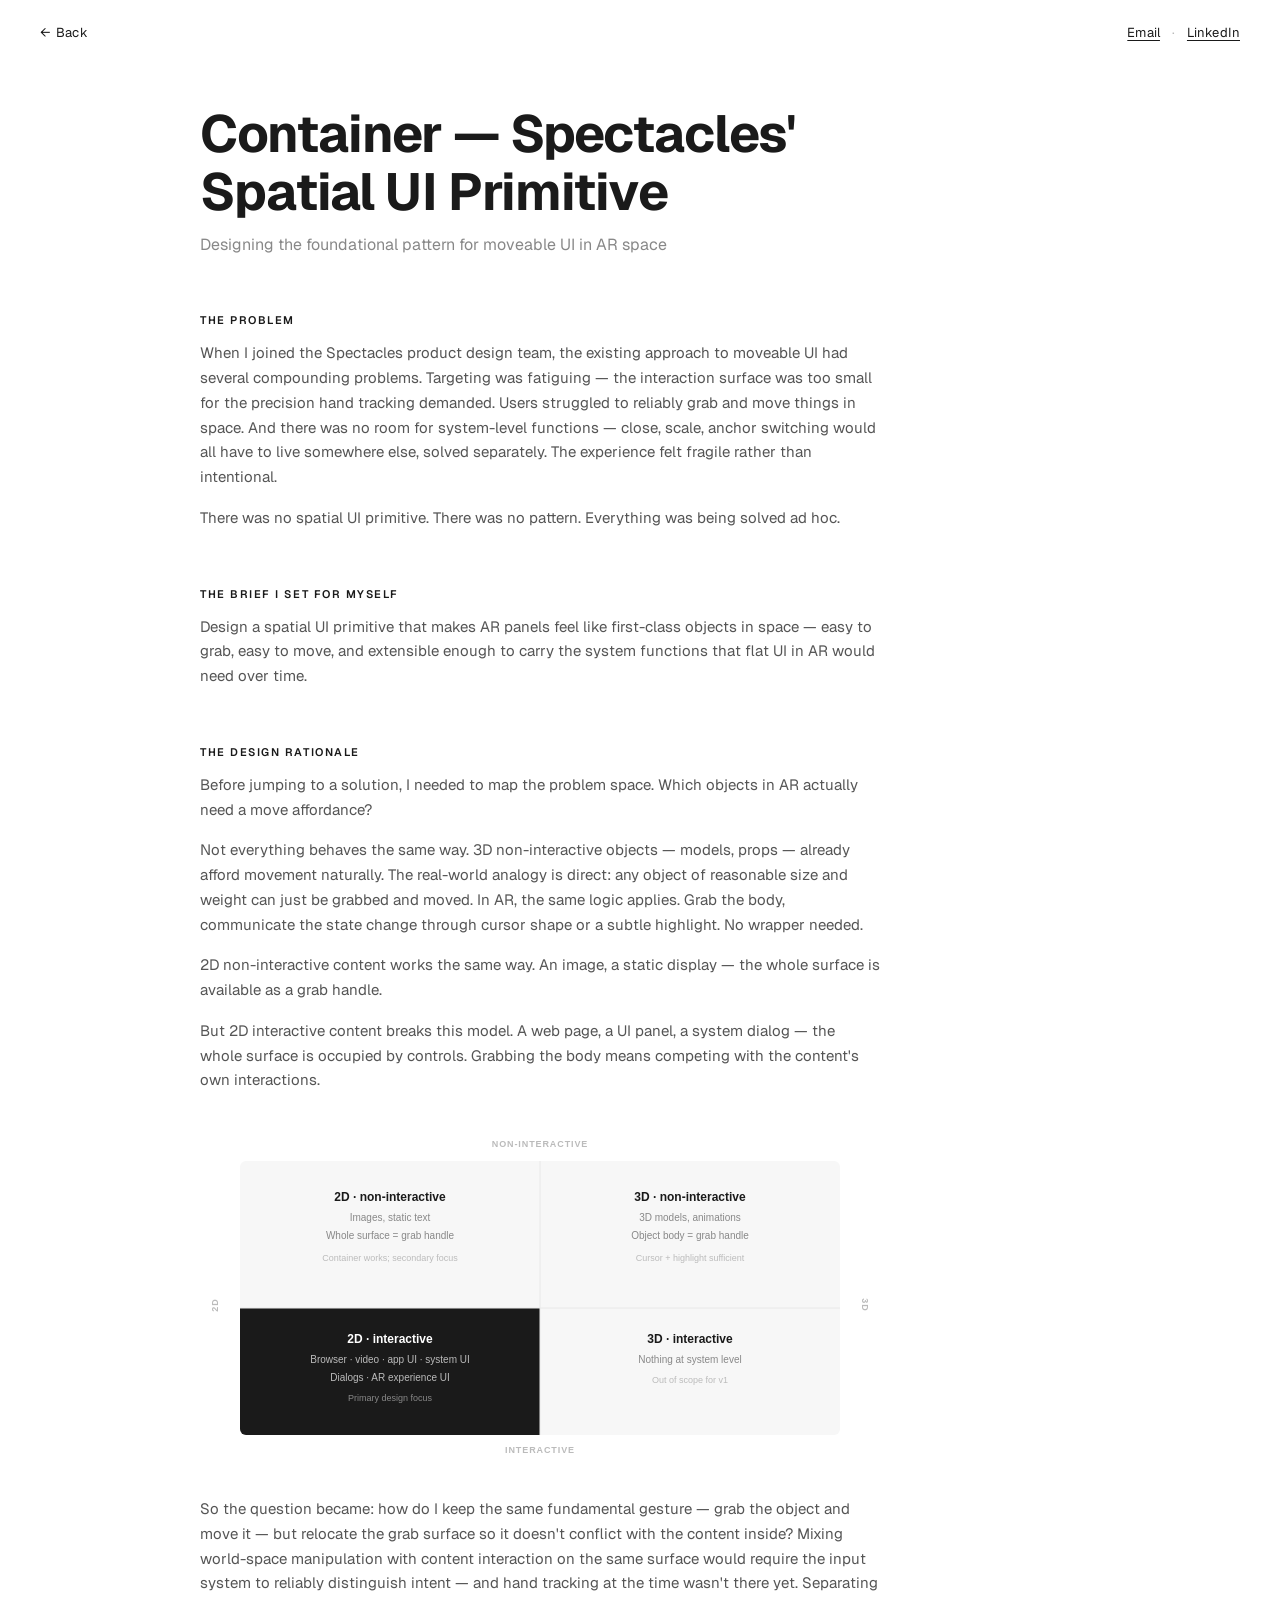
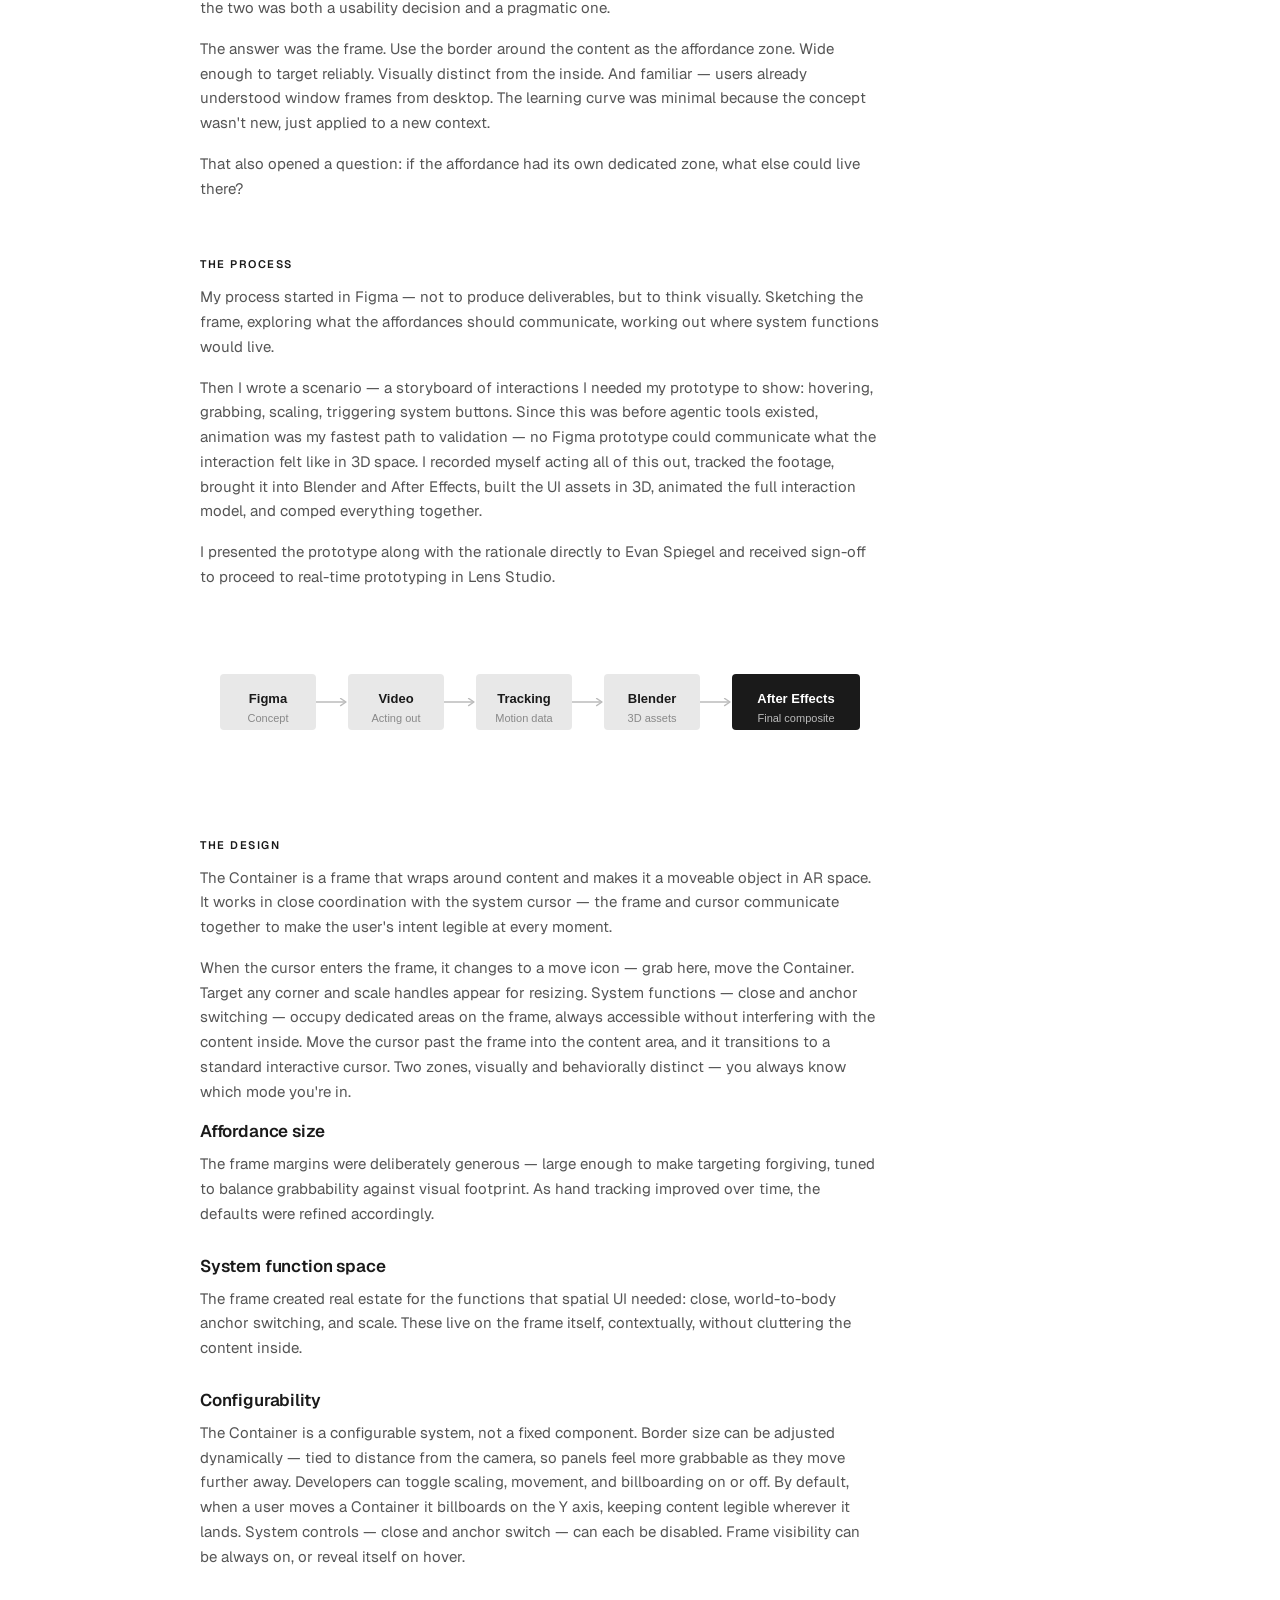
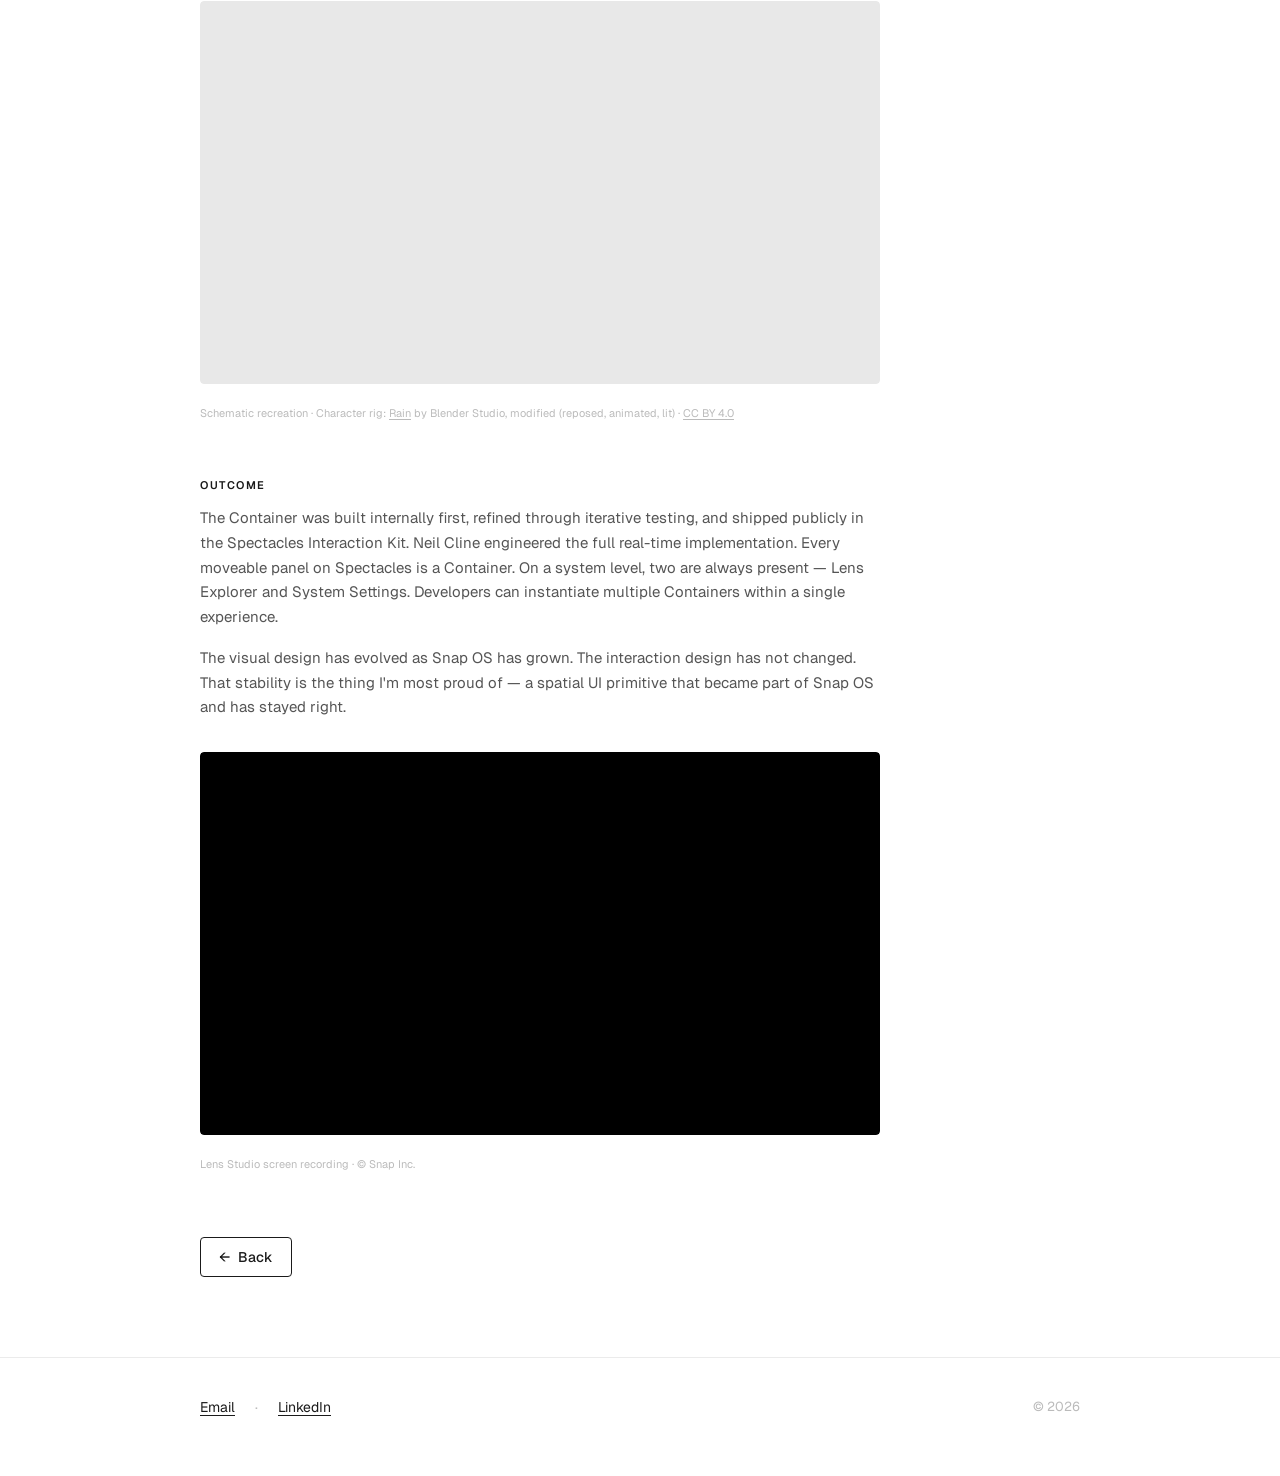
==== commit 0c19229d: "Add files via upload" ====
--- a/container.html
+++ b/container.html
@@ -60,7 +60,7 @@
     <div class="cs-section">
       <div class="cs-label">The process</div>
       <p>My process started in Figma — not to produce deliverables, but to think visually. Sketching the frame, exploring what the affordances should communicate, working out where system functions would live.</p>
-      <p>Then I wrote a scenario — a storyboard of interactions I needed my prototype to show: hovering, grabbing, scaling, triggering system buttons. Since this was before agentic tools existed, and I didn't have coding skills at the time, animation was my fastest path to validation. I recorded myself acting all of this out, tracked the footage, brought it into Blender and After Effects, built the UI assets in 3D, animated the full interaction model, and comped everything together.</p>
+      <p>Then I wrote a scenario — a storyboard of interactions I needed my prototype to show: hovering, grabbing, scaling, triggering system buttons. Since this was before agentic tools existed, animation was my fastest path to validation — no Figma prototype could communicate what the interaction felt like in 3D space. I recorded myself acting all of this out, tracked the footage, brought it into Blender and After Effects, built the UI assets in 3D, animated the full interaction model, and comped everything together.</p>
       <p>I presented the prototype along with the rationale directly to Evan Spiegel and received sign-off to proceed to real-time prototyping in Lens Studio.</p>
       <div class="cs-visual-flow"><img src="process-timeline.svg" alt="Process timeline: Figma → Video → Tracking → Blender → After Effects"></div>
     </div>
